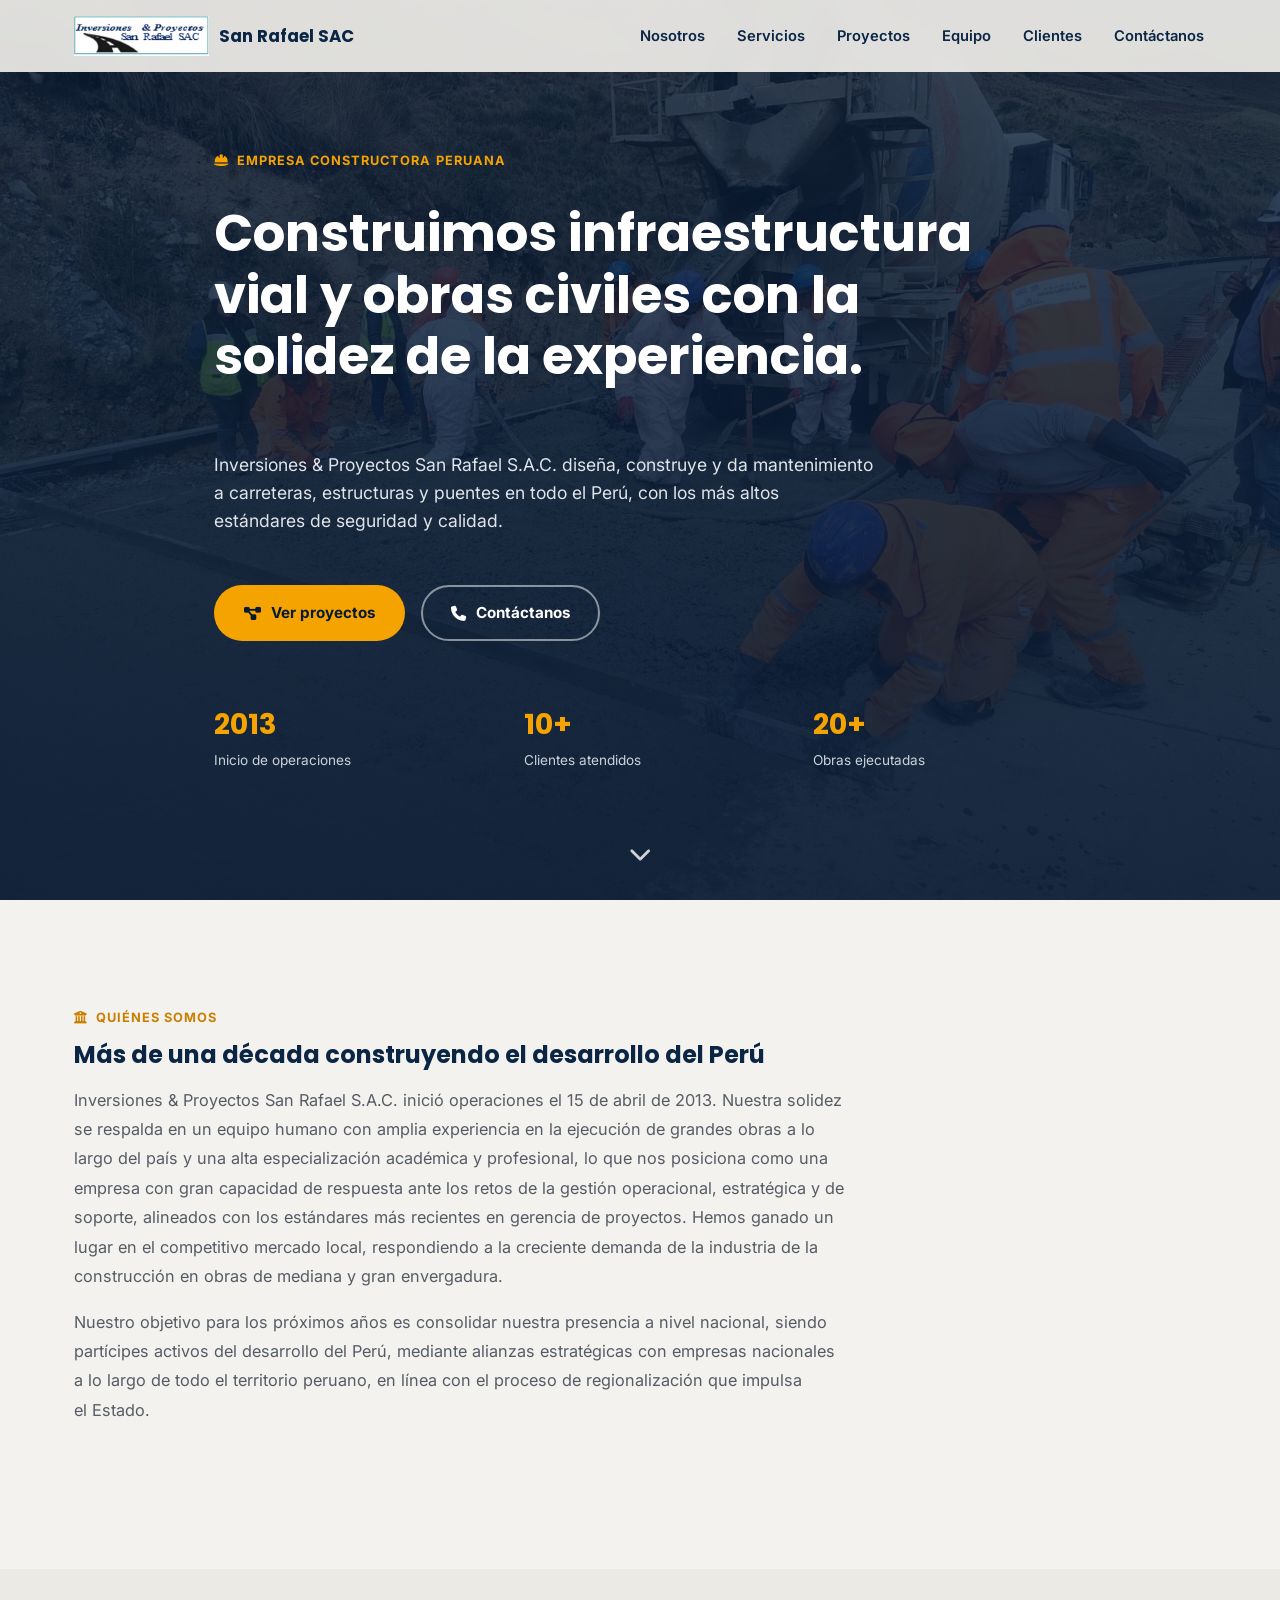
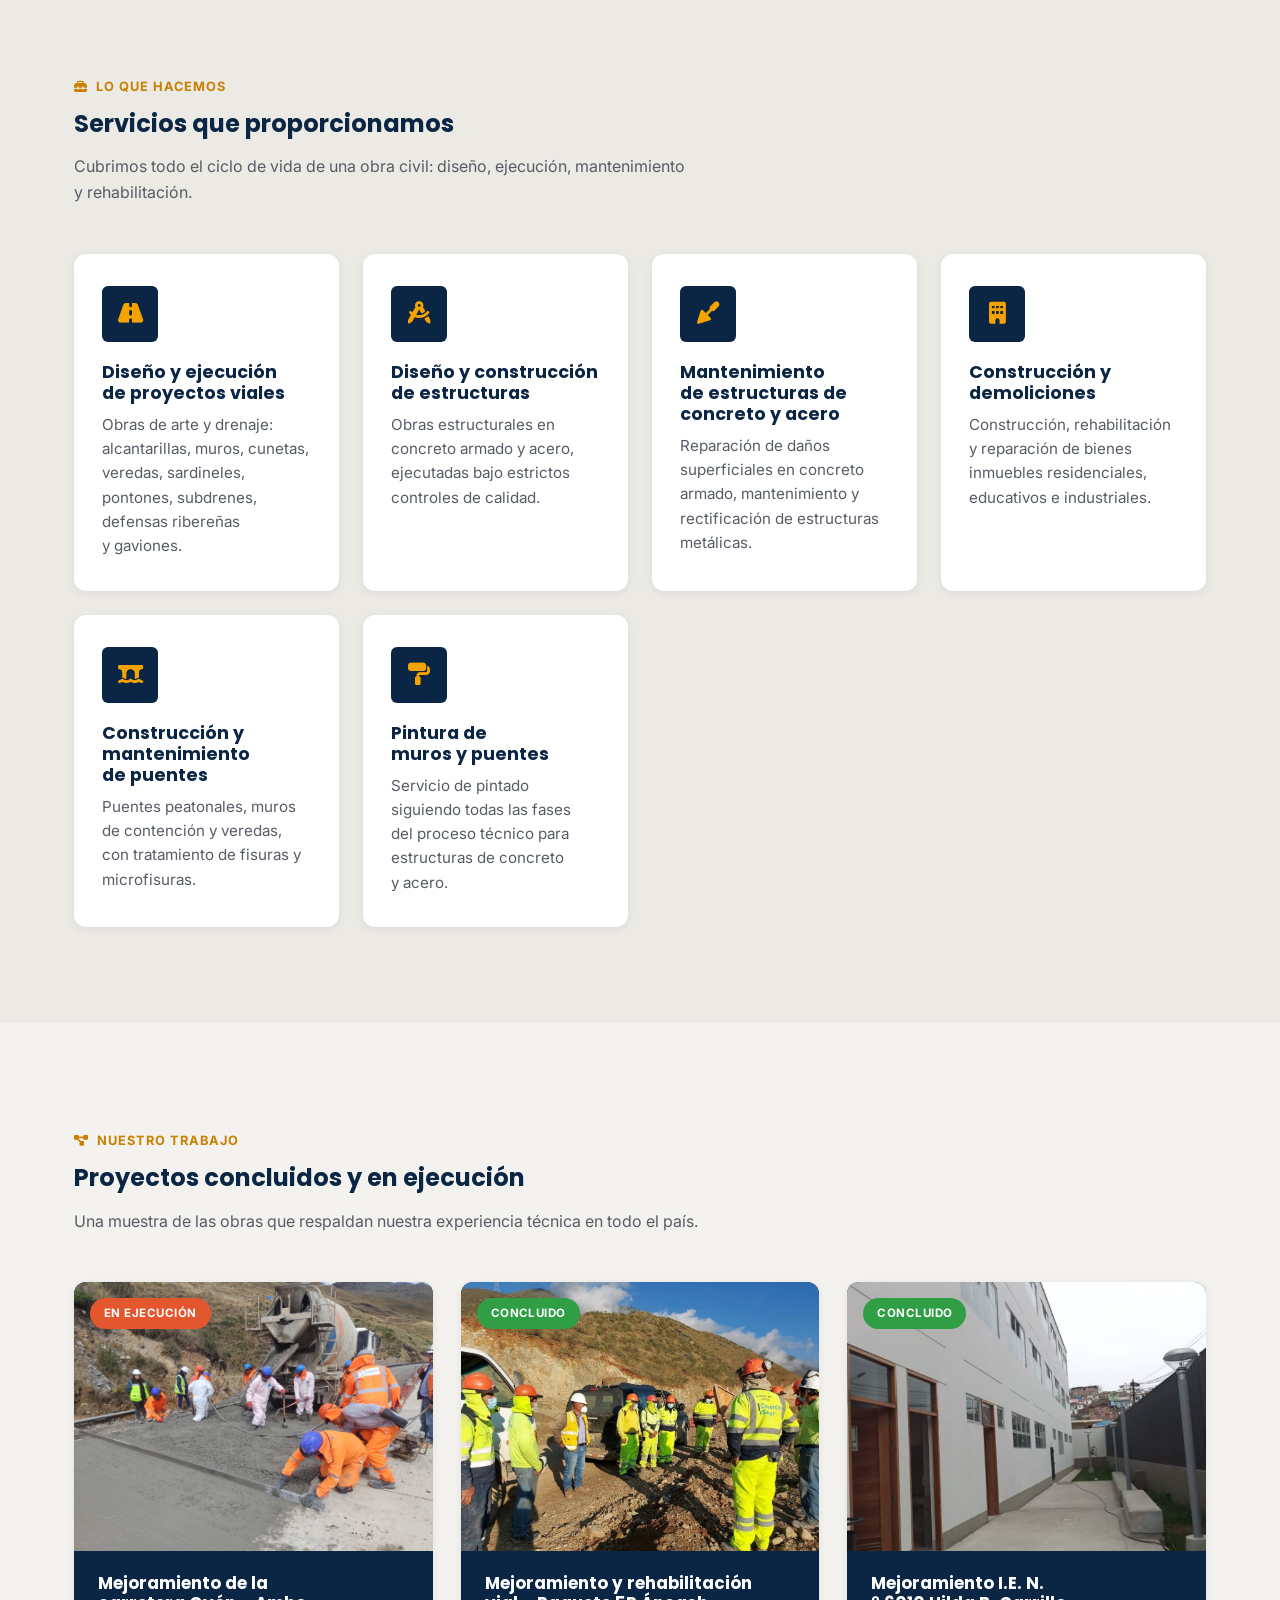
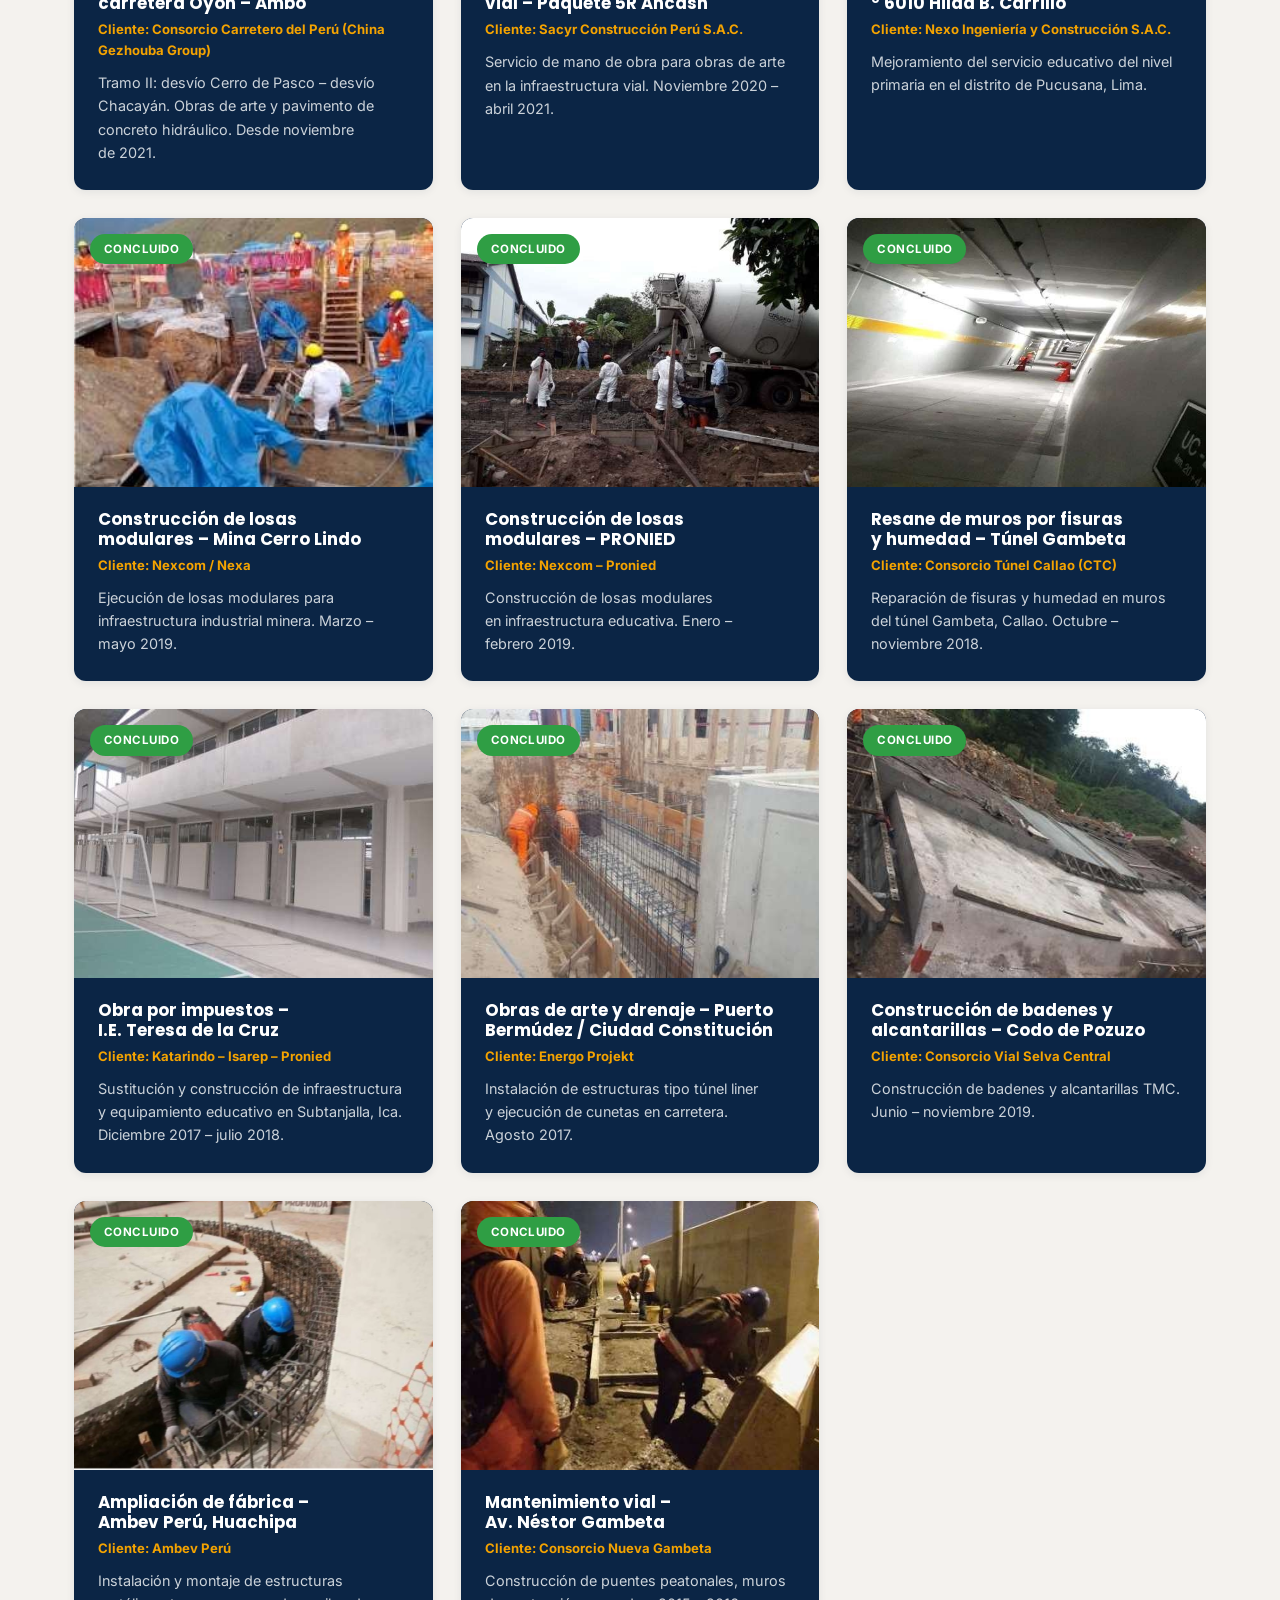
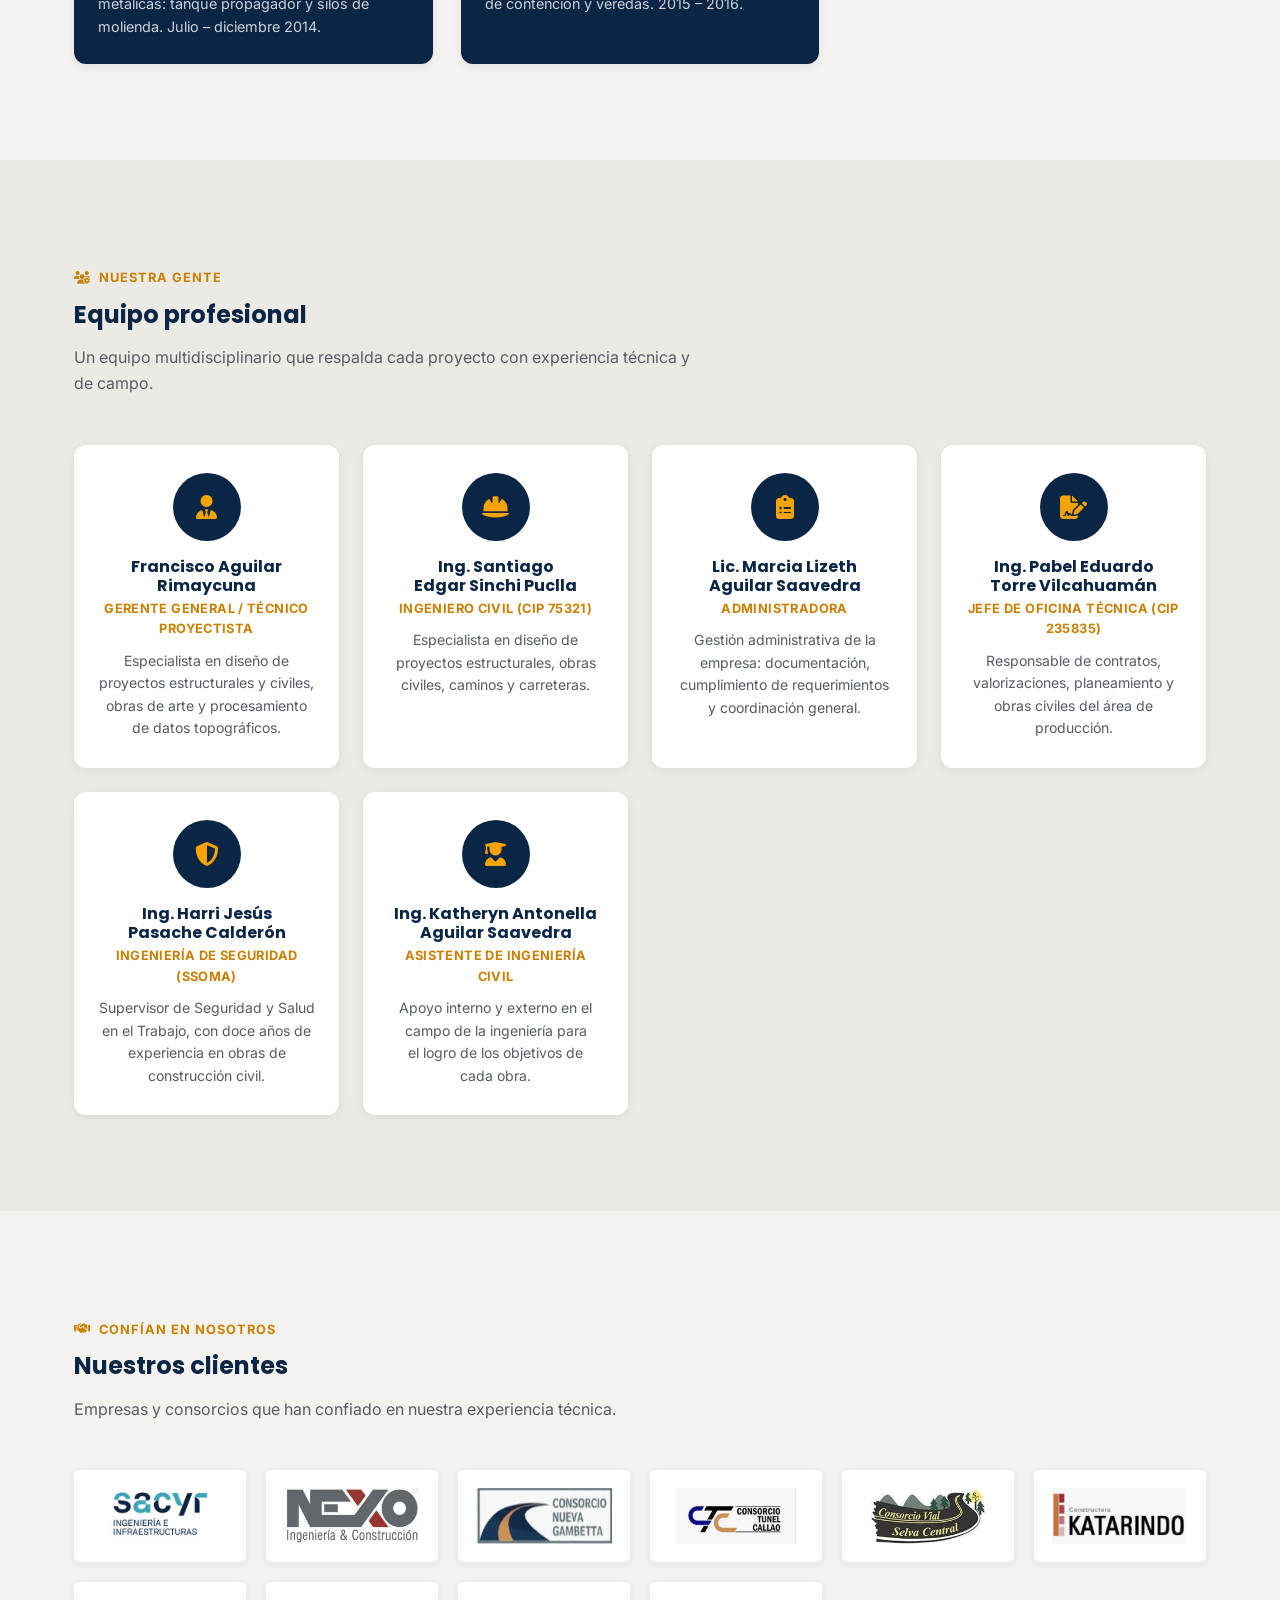
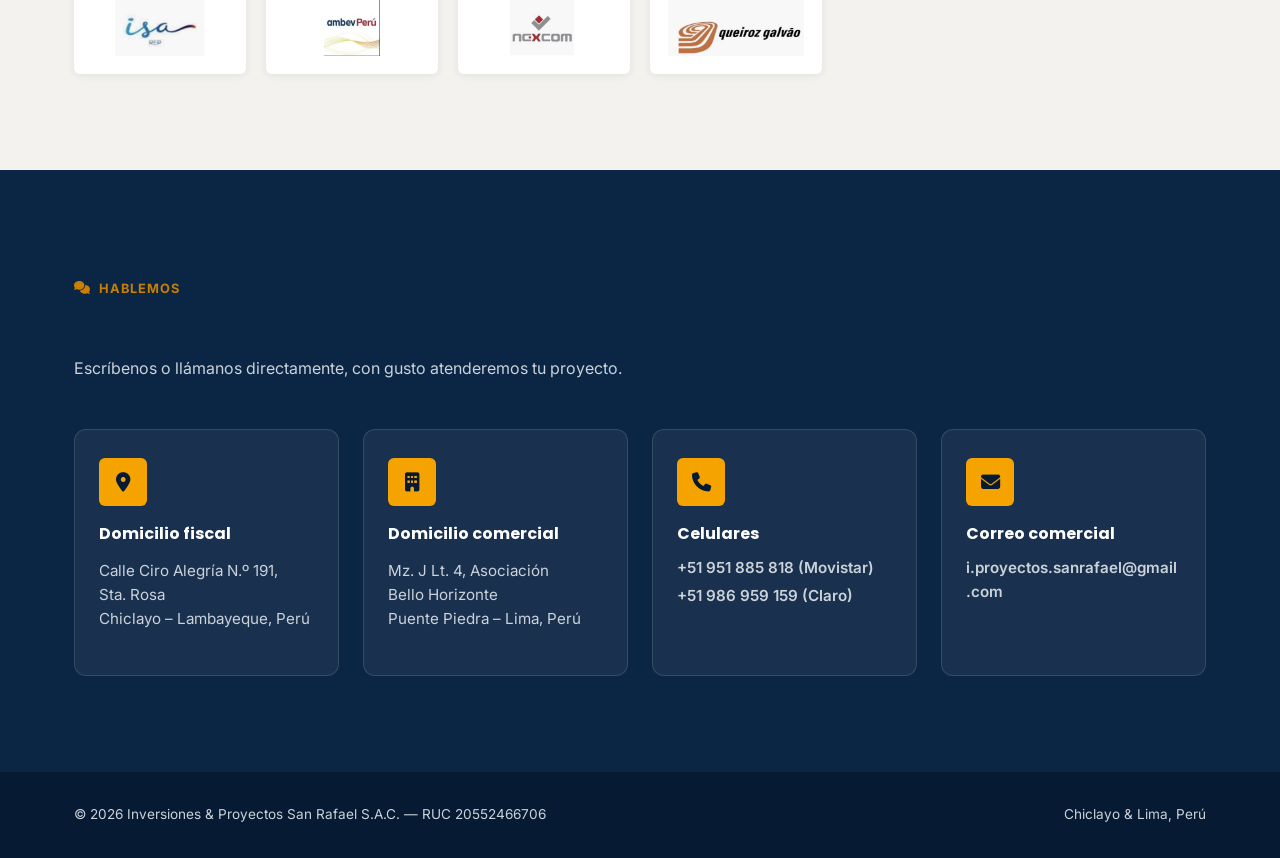
==== index.html @ e2440691 "Publica el sitio one-page de Inversiones & Proyectos San Rafael SAC Sitio estático (HTML/CSS/JS sin " ====
<!DOCTYPE html>
<html lang="es-PE">
<head>
  <meta charset="UTF-8" />
  <meta name="viewport" content="width=device-width, initial-scale=1.0" />
  <title>Inversiones &amp; Proyectos San Rafael SAC | Empresa Constructora en Perú</title>
  <meta name="description" content="Inversiones & Proyectos San Rafael S.A.C. — empresa constructora peruana especializada en obras viales, estructuras, puentes y mantenimiento. Conoce nuestros servicios, proyectos y equipo." />
  <meta name="robots" content="index, follow" />
  <link rel="canonical" href="https://www.iypsanrafael.com/" />

  <!-- Open Graph -->
  <meta property="og:type" content="website" />
  <meta property="og:site_name" content="Inversiones & Proyectos San Rafael SAC" />
  <meta property="og:title" content="Inversiones & Proyectos San Rafael SAC | Empresa Constructora en Perú" />
  <meta property="og:description" content="Empresa constructora peruana con más de 10 años de experiencia en obras viales, estructuras, puentes y mantenimiento civil." />
  <meta property="og:image" content="https://www.iypsanrafael.com/img/hero-carretera-oyon.jpg" />
  <meta property="og:locale" content="es_PE" />
  <meta name="twitter:card" content="summary_large_image" />

  <link rel="icon" href="img/logo-san-rafael.png" type="image/png" />

  <link rel="preconnect" href="https://fonts.googleapis.com" />
  <link rel="preconnect" href="https://fonts.gstatic.com" crossorigin />
  <link rel="preconnect" href="https://cdnjs.cloudflare.com" crossorigin />
  <link rel="preload" as="image" href="img/hero-carretera-oyon.jpg" />
  <link href="https://fonts.googleapis.com/css2?family=Inter:wght@400;500;600;700&family=Poppins:wght@600;700;800&display=swap" rel="stylesheet" />

  <!-- Font Awesome se carga sin bloquear el primer render -->
  <link rel="stylesheet" href="https://cdnjs.cloudflare.com/ajax/libs/font-awesome/6.5.2/css/all.min.css" integrity="sha512-SnH5WK+bZxgPHs44uWIX+LLJAJ9/2PkPKZ5QiAj6Ta86w+fsb2TkcmfRyVX3pBnMFcV7oQPJkl9QevSCWr3W6A==" crossorigin="anonymous" referrerpolicy="no-referrer" media="print" onload="this.media='all'" />
  <noscript><link rel="stylesheet" href="https://cdnjs.cloudflare.com/ajax/libs/font-awesome/6.5.2/css/all.min.css" integrity="sha512-SnH5WK+bZxgPHs44uWIX+LLJAJ9/2PkPKZ5QiAj6Ta86w+fsb2TkcmfRyVX3pBnMFcV7oQPJkl9QevSCWr3W6A==" crossorigin="anonymous" referrerpolicy="no-referrer" /></noscript>

  <link rel="stylesheet" href="css/styles.css" />
</head>
<body>

  <header class="site-header">
    <div class="container">
      <a href="#inicio" class="brand">
        <img src="img/logo-san-rafael.png" alt="Logo Inversiones & Proyectos San Rafael SAC" width="381" height="113" />
        <span>San Rafael SAC</span>
      </a>

      <button class="nav-toggle" aria-label="Abrir menú de navegación" aria-expanded="false">
        <i class="fa-solid fa-bars" aria-hidden="true"></i>
      </button>

      <nav class="main-nav" aria-label="Navegación principal">
        <ul>
          <li><a href="#nosotros">Nosotros</a></li>
          <li><a href="#servicios">Servicios</a></li>
          <li><a href="#proyectos">Proyectos</a></li>
          <li><a href="#equipo">Equipo</a></li>
          <li><a href="#clientes">Clientes</a></li>
          <li><a href="#contacto">Contáctanos</a></li>
        </ul>
      </nav>
    </div>
  </header>

  <main>

    <!-- ================= HERO ================= -->
    <section class="hero" id="inicio">
      <div class="container">
        <span class="eyebrow"><i class="fa-solid fa-helmet-safety" aria-hidden="true"></i> Empresa constructora peruana</span>
        <h1>Construimos infraestructura vial y obras civiles con la solidez de la experiencia.</h1>
        <p>Inversiones &amp; Proyectos San Rafael S.A.C. diseña, construye y da mantenimiento a carreteras, estructuras y puentes en todo el Perú, con los más altos estándares de seguridad y calidad.</p>
        <div class="hero-actions">
          <a href="#proyectos" class="btn btn-primary"><i class="fa-solid fa-diagram-project" aria-hidden="true"></i> Ver proyectos</a>
          <a href="#contacto" class="btn btn-ghost"><i class="fa-solid fa-phone" aria-hidden="true"></i> Contáctanos</a>
        </div>
        <div class="hero-stats">
          <div><strong>2013</strong><span>Inicio de operaciones</span></div>
          <div><strong>10+</strong><span>Clientes atendidos</span></div>
          <div><strong>20+</strong><span>Obras ejecutadas</span></div>
        </div>
      </div>
      <span class="scroll-cue"><i class="fa-solid fa-chevron-down" aria-hidden="true"></i></span>
    </section>

    <!-- ================= NOSOTROS ================= -->
    <section class="section" id="nosotros">
      <div class="container">
        <div class="section-head section-head--prose" data-reveal>
          <span class="eyebrow"><i class="fa-solid fa-building-columns" aria-hidden="true"></i> Quiénes somos</span>
          <h2>Más de una década construyendo el desarrollo del Perú</h2>
          <p>Inversiones &amp; Proyectos San Rafael S.A.C. inició operaciones el 15 de abril de 2013. Nuestra solidez se respalda en un equipo humano con amplia experiencia en la ejecución de grandes obras a lo largo del país y una alta especialización académica y profesional, lo que nos posiciona como una empresa con gran capacidad de respuesta ante los retos de la gestión operacional, estratégica y de soporte, alineados con los estándares más recientes en gerencia de proyectos. Hemos ganado un lugar en el competitivo mercado local, respondiendo a la creciente demanda de la industria de la construcción en obras de mediana y gran envergadura.</p>
          <p>Nuestro objetivo para los próximos años es consolidar nuestra presencia a nivel nacional, siendo partícipes activos del desarrollo del Perú, mediante alianzas estratégicas con empresas nacionales a lo largo de todo el territorio peruano, en línea con el proceso de regionalización que impulsa el Estado.</p>
        </div>
      </div>
    </section>

    <!-- ================= SERVICIOS ================= -->
    <section class="section section-alt" id="servicios">
      <div class="container">
        <div class="section-head" data-reveal>
          <span class="eyebrow"><i class="fa-solid fa-toolbox" aria-hidden="true"></i> Lo que hacemos</span>
          <h2>Servicios que proporcionamos</h2>
          <p>Cubrimos todo el ciclo de vida de una obra civil: diseño, ejecución, mantenimiento y rehabilitación.</p>
        </div>

        <div class="services-grid" data-reveal-stagger>
          <article class="service-card">
            <div class="service-icon"><i class="fa-solid fa-road" aria-hidden="true"></i></div>
            <h3>Diseño y ejecución de proyectos viales</h3>
            <p>Obras de arte y drenaje: alcantarillas, muros, cunetas, veredas, sardineles, pontones, subdrenes, defensas ribereñas y gaviones.</p>
          </article>

          <article class="service-card">
            <div class="service-icon"><i class="fa-solid fa-drafting-compass" aria-hidden="true"></i></div>
            <h3>Diseño y construcción de estructuras</h3>
            <p>Obras estructurales en concreto armado y acero, ejecutadas bajo estrictos controles de calidad.</p>
          </article>

          <article class="service-card">
            <div class="service-icon"><i class="fa-solid fa-trowel" aria-hidden="true"></i></div>
            <h3>Mantenimiento de estructuras de concreto y acero</h3>
            <p>Reparación de daños superficiales en concreto armado, mantenimiento y rectificación de estructuras metálicas.</p>
          </article>

          <article class="service-card">
            <div class="service-icon"><i class="fa-solid fa-building" aria-hidden="true"></i></div>
            <h3>Construcción y demoliciones</h3>
            <p>Construcción, rehabilitación y reparación de bienes inmuebles residenciales, educativos e industriales.</p>
          </article>

          <article class="service-card">
            <div class="service-icon"><i class="fa-solid fa-bridge-water" aria-hidden="true"></i></div>
            <h3>Construcción y mantenimiento de puentes</h3>
            <p>Puentes peatonales, muros de contención y veredas, con tratamiento de fisuras y microfisuras.</p>
          </article>

          <article class="service-card">
            <div class="service-icon"><i class="fa-solid fa-paint-roller" aria-hidden="true"></i></div>
            <h3>Pintura de muros y puentes</h3>
            <p>Servicio de pintado siguiendo todas las fases del proceso técnico para estructuras de concreto y acero.</p>
          </article>
        </div>
      </div>
    </section>

    <!-- ================= PROYECTOS ================= -->
    <section class="section" id="proyectos">
      <div class="container">
        <div class="section-head" data-reveal>
          <span class="eyebrow"><i class="fa-solid fa-diagram-project" aria-hidden="true"></i> Nuestro trabajo</span>
          <h2>Proyectos concluidos y en ejecución</h2>
          <p>Una muestra de las obras que respaldan nuestra experiencia técnica en todo el país.</p>
        </div>

        <div class="projects-grid" data-reveal-stagger>

          <article class="project-card">
            <span class="project-status ongoing">En ejecución</span>
            <div class="project-media">
              <img src="img/proyectos/oyon-ambo.jpg" alt="Vaciado de concreto en la carretera Oyón - Ambo" width="800" height="600" loading="lazy" />
            </div>
            <div class="project-body">
              <h3>Mejoramiento de la carretera Oyón – Ambo</h3>
              <span class="project-client">Cliente: Consorcio Carretero del Perú (China Gezhouba Group)</span>
              <p>Tramo II: desvío Cerro de Pasco – desvío Chacayán. Obras de arte y pavimento de concreto hidráulico. Desde noviembre de 2021.</p>
            </div>
          </article>

          <article class="project-card">
            <span class="project-status done">Concluido</span>
            <div class="project-media">
              <img src="img/proyectos/5r-ancash.jpg" alt="Cuadrilla de trabajo en la carretera 5R Áncash" width="800" height="600" loading="lazy" />
            </div>
            <div class="project-body">
              <h3>Mejoramiento y rehabilitación vial – Paquete 5R Áncash</h3>
              <span class="project-client">Cliente: Sacyr Construcción Perú S.A.C.</span>
              <p>Servicio de mano de obra para obras de arte en la infraestructura vial. Noviembre 2020 – abril 2021.</p>
            </div>
          </article>

          <article class="project-card">
            <span class="project-status done">Concluido</span>
            <div class="project-media">
              <img src="img/proyectos/pucusana-ie6010.jpg" alt="Fachada de la I.E. N°6010 Hilda B. Carrillo en Pucusana" width="800" height="600" loading="lazy" />
            </div>
            <div class="project-body">
              <h3>Mejoramiento I.E. N.° 6010 Hilda B. Carrillo</h3>
              <span class="project-client">Cliente: Nexo Ingeniería y Construcción S.A.C.</span>
              <p>Mejoramiento del servicio educativo del nivel primaria en el distrito de Pucusana, Lima.</p>
            </div>
          </article>

          <article class="project-card">
            <span class="project-status done">Concluido</span>
            <div class="project-media">
              <img src="img/proyectos/cerro-lindo-losas.jpg" alt="Construcción de losas modulares en Mina Cerro Lindo" width="800" height="600" loading="lazy" />
            </div>
            <div class="project-body">
              <h3>Construcción de losas modulares – Mina Cerro Lindo</h3>
              <span class="project-client">Cliente: Nexcom / Nexa</span>
              <p>Ejecución de losas modulares para infraestructura industrial minera. Marzo – mayo 2019.</p>
            </div>
          </article>

          <article class="project-card">
            <span class="project-status done">Concluido</span>
            <div class="project-media">
              <img src="img/proyectos/pronied-losas.jpg" alt="Construcción de losas modulares para Pronied" width="800" height="600" loading="lazy" />
            </div>
            <div class="project-body">
              <h3>Construcción de losas modulares – PRONIED</h3>
              <span class="project-client">Cliente: Nexcom – Pronied</span>
              <p>Construcción de losas modulares en infraestructura educativa. Enero – febrero 2019.</p>
            </div>
          </article>

          <article class="project-card">
            <span class="project-status done">Concluido</span>
            <div class="project-media">
              <img src="img/proyectos/tunel-gambeta-resane.jpg" alt="Interior del túnel Gambeta durante trabajos de resane" width="800" height="600" loading="lazy" />
            </div>
            <div class="project-body">
              <h3>Resane de muros por fisuras y humedad – Túnel Gambeta</h3>
              <span class="project-client">Cliente: Consorcio Túnel Callao (CTC)</span>
              <p>Reparación de fisuras y humedad en muros del túnel Gambeta, Callao. Octubre – noviembre 2018.</p>
            </div>
          </article>

          <article class="project-card">
            <span class="project-status done">Concluido</span>
            <div class="project-media">
              <img src="img/proyectos/teresa-de-la-cruz-ica.jpg" alt="Patio interior de la I.E. Teresa de la Cruz en Subtanjalla, Ica" width="800" height="600" loading="lazy" />
            </div>
            <div class="project-body">
              <h3>Obra por impuestos – I.E. Teresa de la Cruz</h3>
              <span class="project-client">Cliente: Katarindo – Isarep – Pronied</span>
              <p>Sustitución y construcción de infraestructura y equipamiento educativo en Subtanjalla, Ica. Diciembre 2017 – julio 2018.</p>
            </div>
          </article>

          <article class="project-card">
            <span class="project-status done">Concluido</span>
            <div class="project-media">
              <img src="img/proyectos/puerto-bermudez.jpg" alt="Obra de arte en la carretera Puerto Bermúdez - Ciudad Constitución" width="800" height="600" loading="lazy" />
            </div>
            <div class="project-body">
              <h3>Obras de arte y drenaje – Puerto Bermúdez / Ciudad Constitución</h3>
              <span class="project-client">Cliente: Energo Projekt</span>
              <p>Instalación de estructuras tipo túnel liner y ejecución de cunetas en carretera. Agosto 2017.</p>
            </div>
          </article>

          <article class="project-card">
            <span class="project-status done">Concluido</span>
            <div class="project-media">
              <img src="img/proyectos/codo-pozuzo-badenes.jpg" alt="Construcción de badenes en Codo de Pozuzo" width="800" height="600" loading="lazy" />
            </div>
            <div class="project-body">
              <h3>Construcción de badenes y alcantarillas – Codo de Pozuzo</h3>
              <span class="project-client">Cliente: Consorcio Vial Selva Central</span>
              <p>Construcción de badenes y alcantarillas TMC. Junio – noviembre 2019.</p>
            </div>
          </article>

          <article class="project-card">
            <span class="project-status done">Concluido</span>
            <div class="project-media">
              <img src="img/proyectos/ambev-huachipa.jpg" alt="Estructura circular de concreto en la ampliación de fábrica Ambev Huachipa" width="800" height="600" loading="lazy" />
            </div>
            <div class="project-body">
              <h3>Ampliación de fábrica – Ambev Perú, Huachipa</h3>
              <span class="project-client">Cliente: Ambev Perú</span>
              <p>Instalación y montaje de estructuras metálicas: tanque propagador y silos de molienda. Julio – diciembre 2014.</p>
            </div>
          </article>

          <article class="project-card">
            <span class="project-status done">Concluido</span>
            <div class="project-media">
              <img src="img/proyectos/nestor-gambeta-callao.jpg" alt="Trabajos nocturnos en la avenida Néstor Gambeta, Callao" width="800" height="600" loading="lazy" />
            </div>
            <div class="project-body">
              <h3>Mantenimiento vial – Av. Néstor Gambeta</h3>
              <span class="project-client">Cliente: Consorcio Nueva Gambeta</span>
              <p>Construcción de puentes peatonales, muros de contención y veredas. 2015 – 2016.</p>
            </div>
          </article>

        </div>
      </div>
    </section>

    <!-- ================= EQUIPO ================= -->
    <section class="section section-alt" id="equipo">
      <div class="container">
        <div class="section-head" data-reveal>
          <span class="eyebrow"><i class="fa-solid fa-users-gear" aria-hidden="true"></i> Nuestra gente</span>
          <h2>Equipo profesional</h2>
          <p>Un equipo multidisciplinario que respalda cada proyecto con experiencia técnica y de campo.</p>
        </div>

        <div class="team-grid" data-reveal-stagger>
          <article class="team-card">
            <div class="team-avatar"><i class="fa-solid fa-user-tie" aria-hidden="true"></i></div>
            <h3>Francisco Aguilar Rimaycuna</h3>
            <span class="team-role">Gerente General / Técnico Proyectista</span>
            <p>Especialista en diseño de proyectos estructurales y civiles, obras de arte y procesamiento de datos topográficos.</p>
          </article>

          <article class="team-card">
            <div class="team-avatar"><i class="fa-solid fa-helmet-safety" aria-hidden="true"></i></div>
            <h3>Ing. Santiago Edgar Sinchi Puclla</h3>
            <span class="team-role">Ingeniero Civil (CIP 75321)</span>
            <p>Especialista en diseño de proyectos estructurales, obras civiles, caminos y carreteras.</p>
          </article>

          <article class="team-card">
            <div class="team-avatar"><i class="fa-solid fa-clipboard-list" aria-hidden="true"></i></div>
            <h3>Lic. Marcia Lizeth Aguilar Saavedra</h3>
            <span class="team-role">Administradora</span>
            <p>Gestión administrativa de la empresa: documentación, cumplimiento de requerimientos y coordinación general.</p>
          </article>

          <article class="team-card">
            <div class="team-avatar"><i class="fa-solid fa-file-signature" aria-hidden="true"></i></div>
            <h3>Ing. Pabel Eduardo Torre Vilcahuamán</h3>
            <span class="team-role">Jefe de Oficina Técnica (CIP 235835)</span>
            <p>Responsable de contratos, valorizaciones, planeamiento y obras civiles del área de producción.</p>
          </article>

          <article class="team-card">
            <div class="team-avatar"><i class="fa-solid fa-shield-halved" aria-hidden="true"></i></div>
            <h3>Ing. Harri Jesús Pasache Calderón</h3>
            <span class="team-role">Ingeniería de Seguridad (SSOMA)</span>
            <p>Supervisor de Seguridad y Salud en el Trabajo, con doce años de experiencia en obras de construcción civil.</p>
          </article>

          <article class="team-card">
            <div class="team-avatar"><i class="fa-solid fa-user-graduate" aria-hidden="true"></i></div>
            <h3>Ing. Katheryn Antonella Aguilar Saavedra</h3>
            <span class="team-role">Asistente de Ingeniería Civil</span>
            <p>Apoyo interno y externo en el campo de la ingeniería para el logro de los objetivos de cada obra.</p>
          </article>
        </div>
      </div>
    </section>

    <!-- ================= CLIENTES ================= -->
    <section class="section" id="clientes">
      <div class="container">
        <div class="section-head" data-reveal>
          <span class="eyebrow"><i class="fa-solid fa-handshake" aria-hidden="true"></i> Confían en nosotros</span>
          <h2>Nuestros clientes</h2>
          <p>Empresas y consorcios que han confiado en nuestra experiencia técnica.</p>
        </div>

        <div class="clients-grid" data-reveal-stagger>
          <div class="client-logo"><img src="img/clientes/sacyr.png" alt="Sacyr Ingeniería e Infraestructuras" width="241" height="136" loading="lazy" /></div>
          <div class="client-logo"><img src="img/clientes/nexo.jpg" alt="Nexo Ingeniería & Construcción" width="269" height="104" loading="lazy" /></div>
          <div class="client-logo"><img src="img/clientes/consorcio-nueva-gambetta.jpg" alt="Consorcio Nueva Gambetta" width="232" height="73" loading="lazy" /></div>
          <div class="client-logo"><img src="img/clientes/consorcio-tunel-callao.jpg" alt="Consorcio Túnel Callao" width="417" height="194" loading="lazy" /></div>
          <div class="client-logo"><img src="img/clientes/consorcio-selva-central.jpg" alt="Consorcio Vial Selva Central" width="194" height="96" loading="lazy" /></div>
          <div class="client-logo"><img src="img/clientes/katarindo.jpg" alt="Constructora Katarindo" width="350" height="135" loading="lazy" /></div>
          <div class="client-logo"><img src="img/clientes/isarep.jpg" alt="ISA REP" width="220" height="138" loading="lazy" /></div>
          <div class="client-logo"><img src="img/clientes/ambev.jpg" alt="Ambev Perú" width="190" height="187" loading="lazy" /></div>
          <div class="client-logo"><img src="img/clientes/nexcom.jpg" alt="Nexcom" width="236" height="194" loading="lazy" /></div>
          <div class="client-logo"><img src="img/clientes/queiroz-galvao.jpg" alt="Queiroz Galvão" width="416" height="171" loading="lazy" /></div>
        </div>
      </div>
    </section>

    <!-- ================= CONTACTO ================= -->
    <section class="section contact-section" id="contacto">
      <div class="container">
        <div class="section-head" data-reveal>
          <span class="eyebrow"><i class="fa-solid fa-comments" aria-hidden="true"></i> Hablemos</span>
          <h2>Contáctanos</h2>
          <p>Escríbenos o llámanos directamente, con gusto atenderemos tu proyecto.</p>
        </div>

        <div class="contact-grid" data-reveal-stagger>
          <div class="contact-card">
            <div class="contact-icon"><i class="fa-solid fa-location-dot" aria-hidden="true"></i></div>
            <h3>Domicilio fiscal</h3>
            <p>Calle Ciro Alegría N.º 191, Sta. Rosa<br />Chiclayo – Lambayeque, Perú</p>
          </div>

          <div class="contact-card">
            <div class="contact-icon"><i class="fa-solid fa-building" aria-hidden="true"></i></div>
            <h3>Domicilio comercial</h3>
            <p>Mz. J Lt. 4, Asociación Bello Horizonte<br />Puente Piedra – Lima, Perú</p>
          </div>

          <div class="contact-card">
            <div class="contact-icon"><i class="fa-solid fa-phone" aria-hidden="true"></i></div>
            <h3>Celulares</h3>
            <a href="tel:+51951885818">+51 951 885 818 (Movistar)</a><br />
            <a href="tel:+51986959159">+51 986 959 159 (Claro)</a>
          </div>

          <div class="contact-card">
            <div class="contact-icon"><i class="fa-solid fa-envelope" aria-hidden="true"></i></div>
            <h3>Correo comercial</h3>
            <a href="mailto:i.proyectos.sanrafael@gmail.com">i.proyectos.sanrafael@gmail.com</a>
          </div>
        </div>
      </div>
    </section>

  </main>

  <footer class="site-footer">
    <div class="container">
      <span>&copy; <span id="current-year">2026</span> Inversiones &amp; Proyectos San Rafael S.A.C. — RUC 20552466706</span>
      <span>Chiclayo &amp; Lima, Perú</span>
    </div>
  </footer>

  <script src="js/main.js"></script>
</body>
</html>
---- css/styles.css ----
/* ============================================================
   INVERSIONES & PROYECTOS SAN RAFAEL S.A.C. — hoja de estilos
   ============================================================ */

:root {
  /* Paleta "constructora" */
  --color-bg: #f4f2ee;
  --color-surface: #ffffff;
  --color-surface-alt: #eceae4;
  --color-text: #23262b;
  --color-text-soft: #565c66;
  --color-navy: #0b2545;
  --color-navy-dark: #071a33;
  --color-concrete: #8d99a6;
  --color-concrete-light: #cbd2d9;
  --color-accent: #f4a300;
  --color-accent-dark: #c97f00;
  --color-status-ongoing: #e4572e;
  --color-status-done: #2f9e44;
  --color-border: #dcd8d0;

  --font-heading: "Poppins", "Segoe UI", system-ui, sans-serif;
  --font-body: "Inter", "Segoe UI", system-ui, sans-serif;

  --radius-sm: 6px;
  --radius-md: 12px;
  --radius-lg: 20px;

  --shadow-sm: 0 2px 8px rgba(11, 37, 69, 0.08);
  --shadow-md: 0 8px 24px rgba(11, 37, 69, 0.12);
  --shadow-lg: 0 16px 40px rgba(11, 37, 69, 0.18);

  --transition-base: 220ms ease;
  --header-height: 72px;
}

/* ---------- Reset ---------- */
*,
*::before,
*::after {
  box-sizing: border-box;
}

html {
  scroll-behavior: smooth;
  scroll-padding-top: calc(var(--header-height) + 24px);
}

body {
  margin: 0;
  background: var(--color-bg);
  color: var(--color-text);
  font-family: var(--font-body);
  line-height: 1.6;
  -webkit-font-smoothing: antialiased;
}

img {
  max-width: 100%;
  display: block;
}

a {
  color: inherit;
  text-decoration: none;
}

ul {
  list-style: none;
  margin: 0;
  padding: 0;
}

h1, h2, h3, h4 {
  font-family: var(--font-heading);
  color: var(--color-navy);
  margin: 0 0 0.5em;
  line-height: 1.2;
  text-wrap: balance;
}

p {
  text-wrap: pretty;
}

.container {
  width: 100%;
  max-width: 1180px;
  margin-inline: auto;
  padding-inline: 24px;
}

.section {
  padding: 104px 0 96px;
}

.section-alt {
  background: var(--color-surface-alt);
}

.eyebrow {
  display: inline-flex;
  align-items: center;
  gap: 8px;
  font-size: 0.8rem;
  font-weight: 700;
  letter-spacing: 0.08em;
  text-transform: uppercase;
  color: var(--color-accent-dark);
  margin-bottom: 12px;
}

.section-head {
  max-width: 640px;
  margin-bottom: 48px;
}

.section-head p {
  color: var(--color-text-soft);
}

.section-head--prose {
  max-width: 780px;
}

.section-head--prose p {
  font-size: 1.02rem;
  line-height: 1.8;
}

/* ---------- Header / Nav ---------- */
.site-header {
  position: fixed;
  inset-inline: 0;
  top: 0;
  height: var(--header-height);
  display: flex;
  align-items: center;
  background: rgba(244, 242, 238, 0.9);
  backdrop-filter: blur(8px);
  z-index: 100;
  transition: box-shadow var(--transition-base), background var(--transition-base);
}

.site-header.is-scrolled {
  background: rgba(255, 255, 255, 0.96);
  box-shadow: var(--shadow-sm);
}

.site-header .container {
  display: flex;
  align-items: center;
  justify-content: space-between;
  gap: 24px;
}

.brand {
  display: flex;
  align-items: center;
  gap: 10px;
  font-family: var(--font-heading);
  font-weight: 700;
  color: var(--color-navy);
  font-size: 1.05rem;
}

.brand img {
  height: 40px;
  width: auto;
}

.nav-toggle {
  display: none;
  background: none;
  border: none;
  font-size: 1.5rem;
  color: var(--color-navy);
  cursor: pointer;
  padding: 8px;
}

.main-nav ul {
  display: flex;
  gap: 28px;
}

.main-nav a {
  font-weight: 600;
  font-size: 0.92rem;
  color: var(--color-navy);
  position: relative;
  padding: 6px 2px;
  transition: color var(--transition-base);
}

.main-nav a::after {
  content: "";
  position: absolute;
  left: 0;
  bottom: 0;
  width: 0%;
  height: 2px;
  background: var(--color-accent);
  transition: width var(--transition-base);
}

.main-nav a:hover,
.main-nav a:focus-visible {
  color: var(--color-accent-dark);
}

.main-nav a:hover::after,
.main-nav a:focus-visible::after {
  width: 100%;
}


/* ---------- Hero ---------- */
.hero {
  position: relative;
  min-height: 100vh;
  display: flex;
  align-items: center;
  padding-top: var(--header-height);
  color: #fff;
  overflow: hidden;
}

.hero::before {
  content: "";
  position: absolute;
  inset: 0;
  background-image: linear-gradient(180deg, rgba(7, 26, 51, 0.78), rgba(7, 26, 51, 0.92)), url("../img/hero-carretera-oyon.jpg");
  background-size: cover;
  background-position: center;
  z-index: -1;
}

.hero .container {
  display: grid;
  gap: 20px;
  max-width: 900px;
  padding-block: 56px 104px;
}

.hero .eyebrow {
  color: var(--color-accent);
}

.hero h1 {
  color: #fff;
  font-size: clamp(2rem, 5vw, 3.2rem);
}

.hero p {
  font-size: 1.1rem;
  color: #dfe4ea;
  max-width: 60ch;
}

.hero-actions {
  display: flex;
  flex-wrap: wrap;
  gap: 16px;
  margin-top: 12px;
}

.hero-stats {
  display: grid;
  grid-template-columns: repeat(3, auto);
  gap: 32px;
  margin-top: 40px;
}

.hero-stats strong {
  display: block;
  font-family: var(--font-heading);
  font-size: 1.8rem;
  color: var(--color-accent);
}

.hero-stats span {
  font-size: 0.85rem;
  color: var(--color-concrete-light);
}

.scroll-cue {
  position: absolute;
  bottom: 28px;
  left: 50%;
  transform: translateX(-50%);
  color: #fff;
  opacity: 0.8;
  font-size: 1.4rem;
  animation: bounce 2.2s infinite;
  pointer-events: none;
}

@keyframes bounce {
  0%, 100% { transform: translate(-50%, 0); }
  50% { transform: translate(-50%, 10px); }
}

/* ---------- Buttons ---------- */
.btn {
  display: inline-flex;
  align-items: center;
  gap: 10px;
  padding: 14px 28px;
  border-radius: 999px;
  font-weight: 700;
  font-size: 0.95rem;
  transition: transform var(--transition-base), box-shadow var(--transition-base), background var(--transition-base), color var(--transition-base);
  cursor: pointer;
  border: 2px solid transparent;
}

.btn-primary {
  background: var(--color-accent);
  color: var(--color-navy-dark);
}

.btn-primary:hover,
.btn-primary:focus-visible {
  background: var(--color-accent-dark);
  transform: translateY(-2px);
  box-shadow: var(--shadow-md);
}

.btn-ghost {
  border-color: rgba(255, 255, 255, 0.5);
  color: #fff;
}

.btn-ghost:hover,
.btn-ghost:focus-visible {
  border-color: #fff;
  background: rgba(255, 255, 255, 0.1);
  transform: translateY(-2px);
}

/* ---------- Servicios ---------- */
.services-grid {
  display: grid;
  grid-template-columns: repeat(auto-fit, minmax(260px, 1fr));
  gap: 24px;
}

.service-card {
  background: var(--color-surface);
  border-radius: var(--radius-md);
  padding: 32px 28px;
  box-shadow: var(--shadow-sm);
  transition: transform var(--transition-base), box-shadow var(--transition-base);
}

.service-card:hover {
  transform: translateY(-6px);
  box-shadow: var(--shadow-md);
}

.service-icon {
  width: 56px;
  height: 56px;
  border-radius: var(--radius-sm);
  background: var(--color-navy);
  color: var(--color-accent);
  display: grid;
  place-items: center;
  font-size: 1.4rem;
  margin-bottom: 20px;
}

.service-card h3 {
  font-size: 1.1rem;
}

.service-card p {
  color: var(--color-text-soft);
  font-size: 0.95rem;
  margin: 0;
}

/* ---------- Proyectos ---------- */
.projects-grid {
  display: grid;
  grid-template-columns: repeat(auto-fit, minmax(300px, 1fr));
  gap: 28px;
}

.project-card {
  position: relative;
  border-radius: var(--radius-md);
  overflow: hidden;
  background: var(--color-navy);
  box-shadow: var(--shadow-sm);
  transition: transform var(--transition-base), box-shadow var(--transition-base);
}

.project-card:hover {
  transform: translateY(-6px);
  box-shadow: var(--shadow-lg);
}

.project-media {
  aspect-ratio: 4 / 3;
  overflow: hidden;
}

.project-media img {
  width: 100%;
  height: 100%;
  object-fit: cover;
  transition: transform 600ms ease;
}

.project-card:hover .project-media img {
  transform: scale(1.08);
}

.project-status {
  position: absolute;
  top: 16px;
  left: 16px;
  padding: 6px 14px;
  border-radius: 999px;
  font-size: 0.72rem;
  font-weight: 700;
  text-transform: uppercase;
  letter-spacing: 0.04em;
  color: #fff;
  z-index: 2;
}

.project-status.ongoing {
  background: var(--color-status-ongoing);
}

.project-status.done {
  background: var(--color-status-done);
}

.project-body {
  padding: 22px 24px 26px;
  color: #fff;
}

.project-body h3 {
  color: #fff;
  font-size: 1.05rem;
  margin-bottom: 6px;
}

.project-client {
  display: block;
  color: var(--color-accent);
  font-size: 0.82rem;
  font-weight: 700;
  margin-bottom: 10px;
}

.project-body p {
  color: var(--color-concrete-light);
  font-size: 0.9rem;
  margin: 0;
}

/* ---------- Equipo ---------- */
.team-grid {
  display: grid;
  grid-template-columns: repeat(auto-fit, minmax(240px, 1fr));
  gap: 24px;
}

.team-card {
  background: var(--color-surface);
  border-radius: var(--radius-md);
  padding: 28px 24px;
  text-align: center;
  box-shadow: var(--shadow-sm);
  transition: transform var(--transition-base), box-shadow var(--transition-base);
}

.team-card:hover {
  transform: translateY(-6px);
  box-shadow: var(--shadow-md);
}

.team-avatar {
  width: 68px;
  height: 68px;
  margin: 0 auto 16px;
  border-radius: 50%;
  background: var(--color-navy);
  color: var(--color-accent);
  display: grid;
  place-items: center;
  font-size: 1.5rem;
}

.team-card h3 {
  font-size: 1rem;
  margin-bottom: 4px;
}

.team-role {
  display: block;
  color: var(--color-accent-dark);
  font-weight: 700;
  font-size: 0.8rem;
  text-transform: uppercase;
  letter-spacing: 0.03em;
  margin-bottom: 10px;
}

.team-card p {
  color: var(--color-text-soft);
  font-size: 0.88rem;
  margin: 0;
}

/* ---------- Clientes ---------- */
.clients-grid {
  display: grid;
  grid-template-columns: repeat(auto-fit, minmax(150px, 1fr));
  gap: 20px;
  align-items: center;
}

.client-logo {
  background: var(--color-surface);
  border-radius: var(--radius-sm);
  padding: 18px;
  display: grid;
  place-items: center;
  box-shadow: var(--shadow-sm);
  transition: transform var(--transition-base), box-shadow var(--transition-base);
  filter: grayscale(45%);
}

.client-logo:hover {
  transform: translateY(-4px);
  box-shadow: var(--shadow-md);
  filter: grayscale(0%);
}

.client-logo img {
  max-height: 56px;
  width: auto;
  margin: 0 auto;
}

/* ---------- Contacto ---------- */
.contact-section {
  background: var(--color-navy);
  color: #fff;
}

.contact-section .section-head p {
  color: var(--color-concrete-light);
}

.contact-grid {
  display: grid;
  grid-template-columns: repeat(auto-fit, minmax(240px, 1fr));
  gap: 24px;
}

.contact-card {
  background: rgba(255, 255, 255, 0.06);
  border: 1px solid rgba(255, 255, 255, 0.12);
  border-radius: var(--radius-md);
  padding: 28px 24px;
  transition: transform var(--transition-base), background var(--transition-base);
}

.contact-card:hover {
  transform: translateY(-6px);
  background: rgba(255, 255, 255, 0.1);
}

.contact-icon {
  width: 48px;
  height: 48px;
  border-radius: var(--radius-sm);
  background: var(--color-accent);
  color: var(--color-navy-dark);
  display: grid;
  place-items: center;
  font-size: 1.2rem;
  margin-bottom: 18px;
}

.contact-card h3 {
  color: #fff;
  font-size: 1rem;
}

.contact-card a,
.contact-card p {
  color: var(--color-concrete-light);
  font-size: 0.95rem;
}

.contact-card a {
  display: inline-block;
  max-width: 100%;
  margin-top: 4px;
  font-weight: 600;
  overflow-wrap: anywhere;
  word-break: break-word;
  transition: color var(--transition-base);
}

.contact-card a:hover,
.contact-card a:focus-visible {
  color: var(--color-accent);
}

/* ---------- Footer ---------- */
.site-footer {
  background: var(--color-navy-dark);
  color: var(--color-concrete-light);
  padding: 32px 0;
  font-size: 0.85rem;
}

.site-footer .container {
  display: flex;
  flex-wrap: wrap;
  gap: 12px;
  align-items: center;
  justify-content: space-between;
}

/* ---------- Reveal-on-scroll ---------- */
[data-reveal] {
  opacity: 0;
  transform: translateY(28px);
  transition: opacity 700ms ease, transform 700ms ease;
}

[data-reveal].is-visible {
  opacity: 1;
  transform: translateY(0);
}

[data-reveal-stagger] > * {
  opacity: 0;
  transform: translateY(24px);
  transition: opacity 600ms ease, transform 600ms ease;
}

[data-reveal-stagger].is-visible > * {
  opacity: 1;
  transform: translateY(0);
}

[data-reveal-stagger].is-visible > *:nth-child(1) { transition-delay: 0ms; }
[data-reveal-stagger].is-visible > *:nth-child(2) { transition-delay: 80ms; }
[data-reveal-stagger].is-visible > *:nth-child(3) { transition-delay: 160ms; }
[data-reveal-stagger].is-visible > *:nth-child(4) { transition-delay: 240ms; }
[data-reveal-stagger].is-visible > *:nth-child(5) { transition-delay: 320ms; }
[data-reveal-stagger].is-visible > *:nth-child(6) { transition-delay: 400ms; }
[data-reveal-stagger].is-visible > *:nth-child(n+7) { transition-delay: 480ms; }

@media (prefers-reduced-motion: reduce) {
  html {
    scroll-behavior: auto;
  }

  [data-reveal],
  [data-reveal-stagger] > *,
  .scroll-cue,
  .project-card:hover .project-media img {
    transition: none !important;
    animation: none !important;
    opacity: 1 !important;
    transform: none !important;
  }
}

/* ---------- Responsive ---------- */
@media (max-width: 860px) {
  .nav-toggle {
    display: inline-flex;
  }

  .main-nav {
    position: fixed;
    top: var(--header-height);
    left: 0;
    right: 0;
    background: var(--color-surface);
    box-shadow: var(--shadow-md);
    padding: 12px 24px 24px;
    transform: translateY(-12px);
    opacity: 0;
    pointer-events: none;
    transition: opacity var(--transition-base), transform var(--transition-base);
  }

  .main-nav.is-open {
    opacity: 1;
    transform: translateY(0);
    pointer-events: auto;
  }

  .main-nav ul {
    flex-direction: column;
    gap: 4px;
  }

  .main-nav a {
    display: block;
    padding: 12px 4px;
  }

  .hero-stats {
    grid-template-columns: repeat(3, 1fr);
    gap: 16px;
  }
}

@media (max-width: 600px) {
  .section {
    padding: 64px 0;
  }

  .hero-stats {
    grid-template-columns: 1fr 1fr;
  }
}
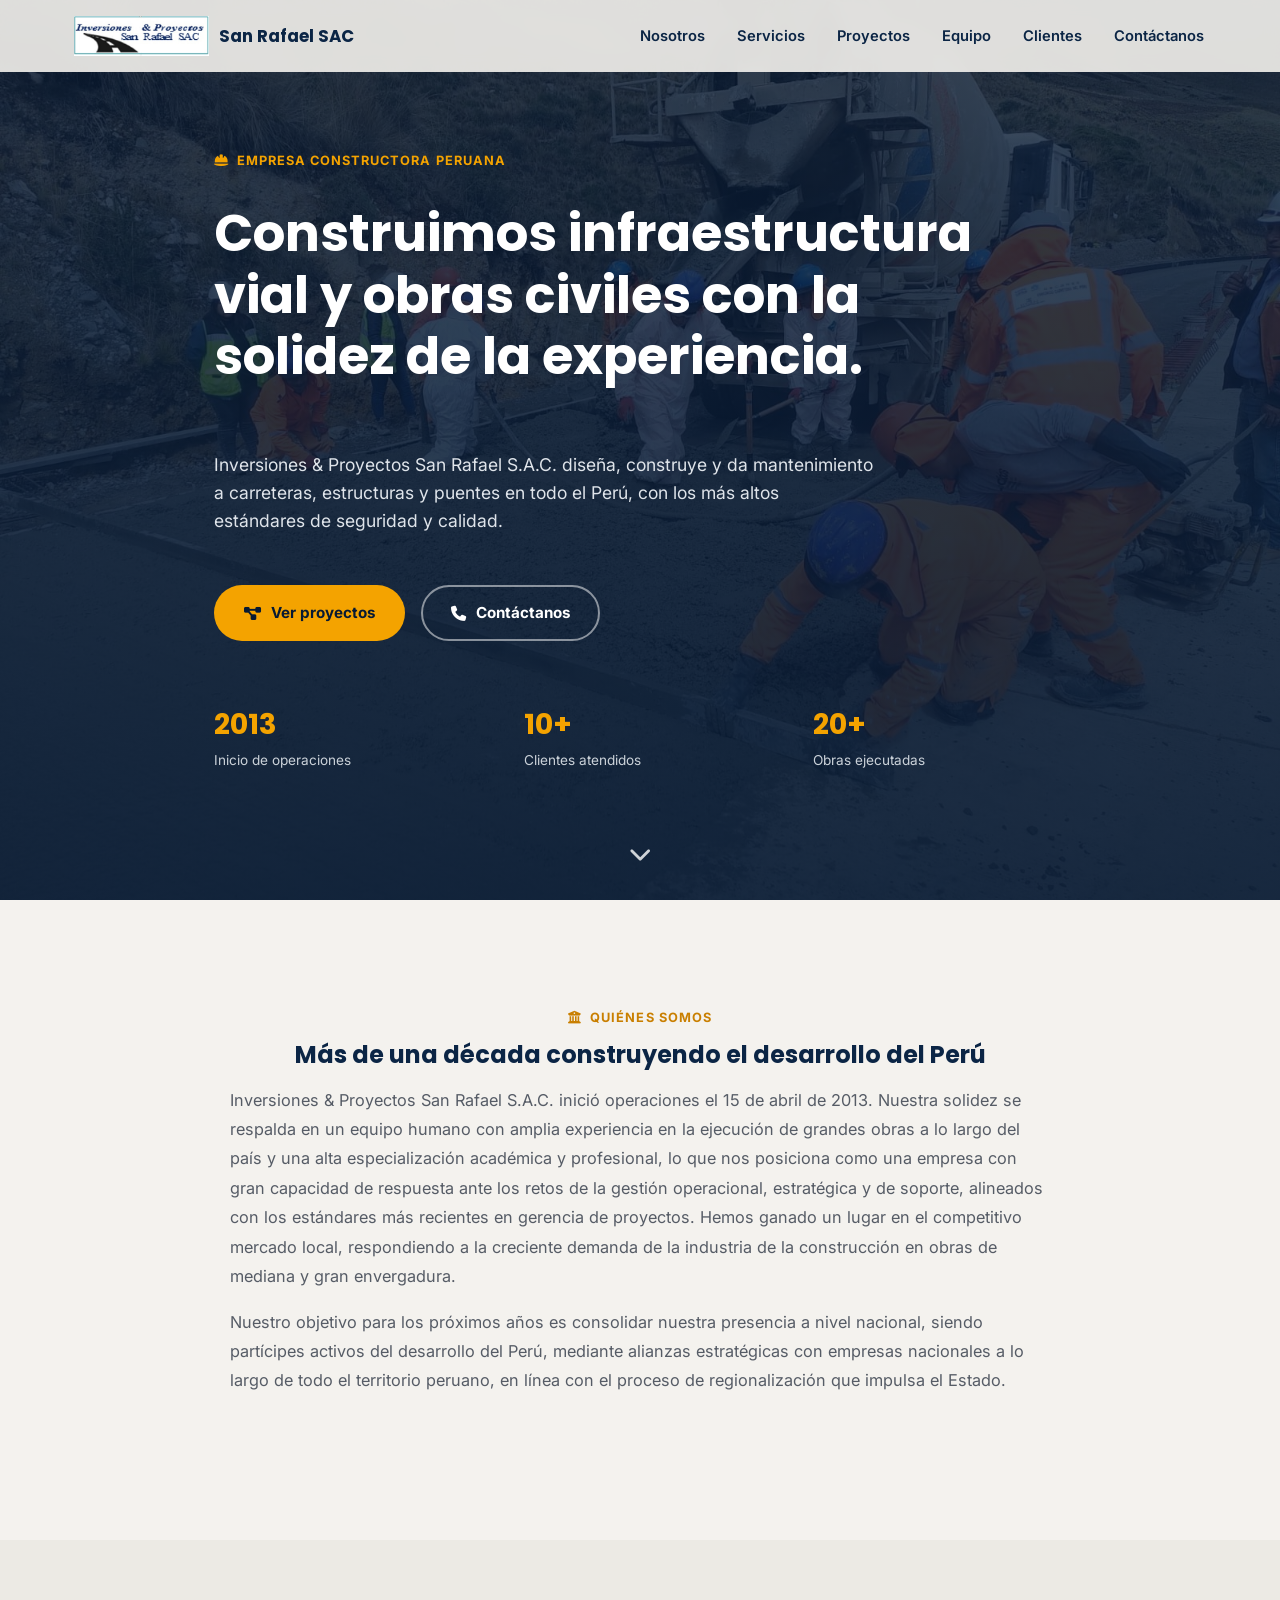
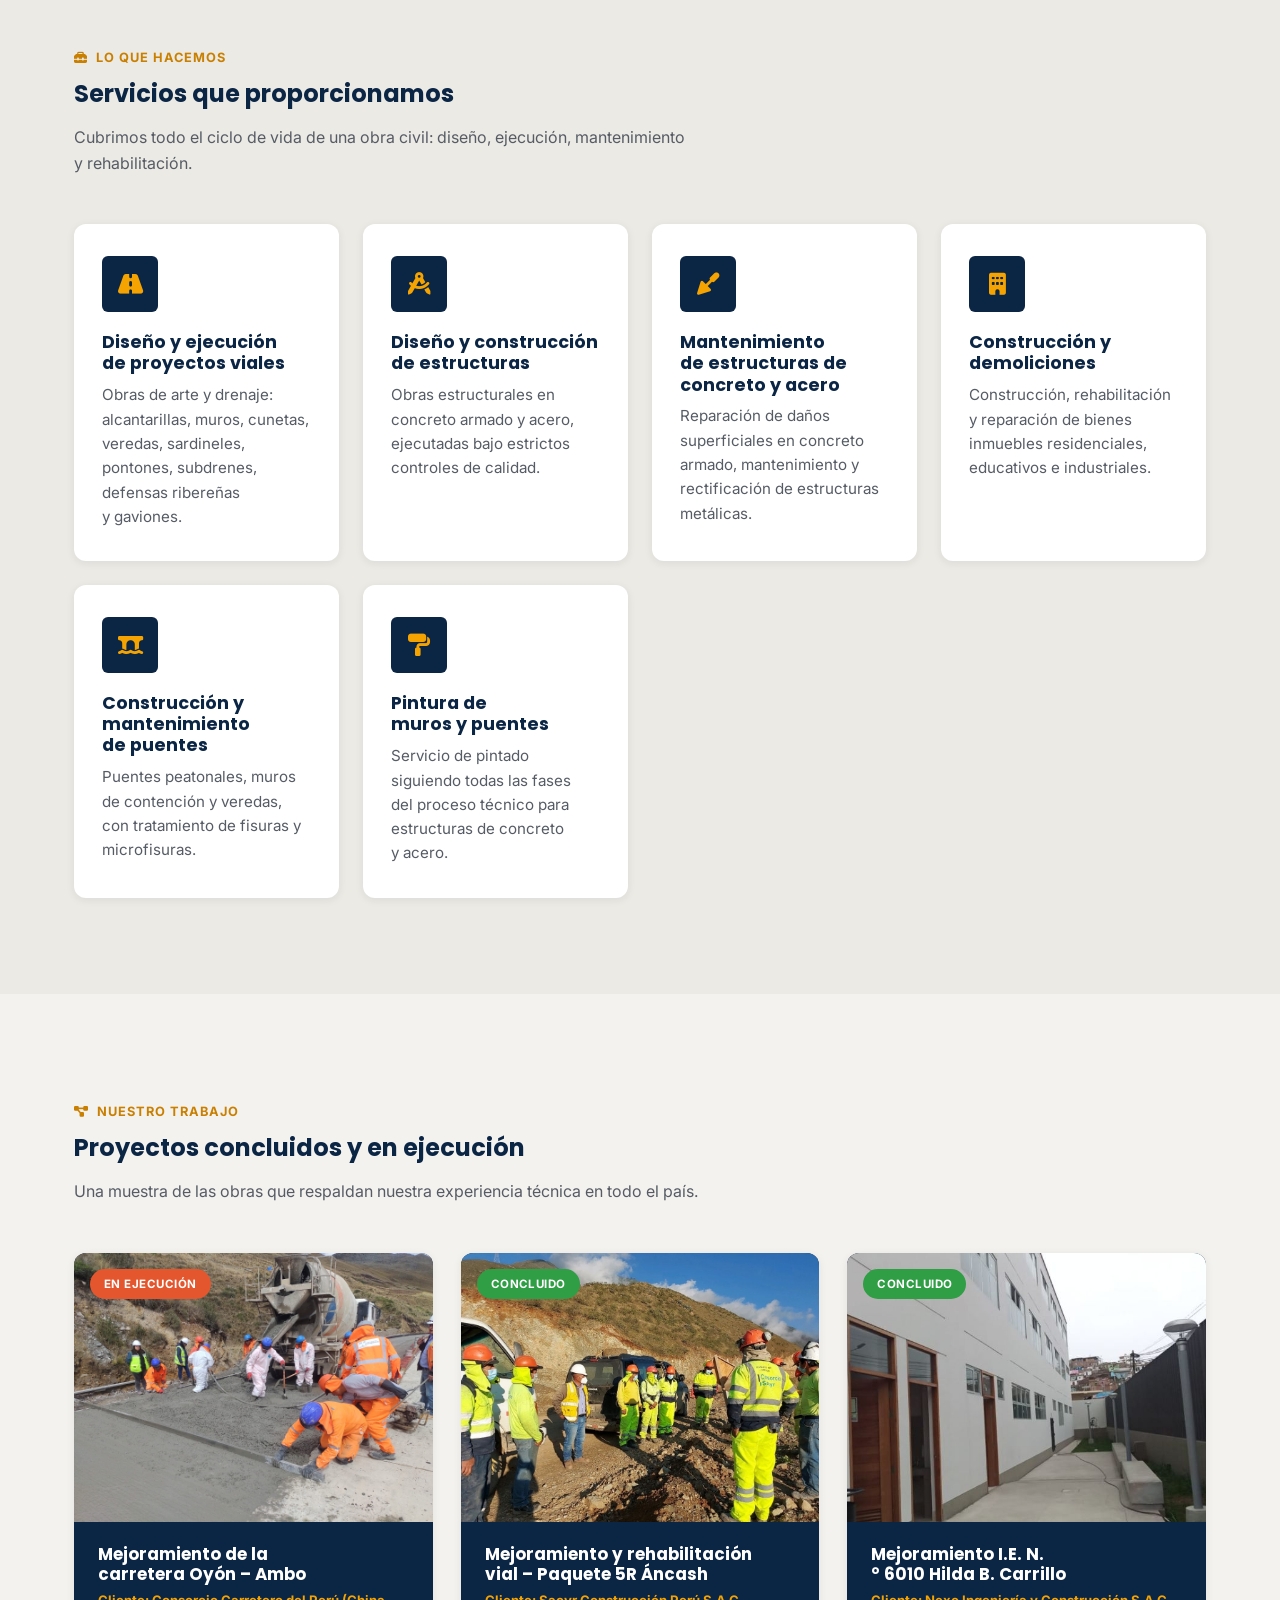
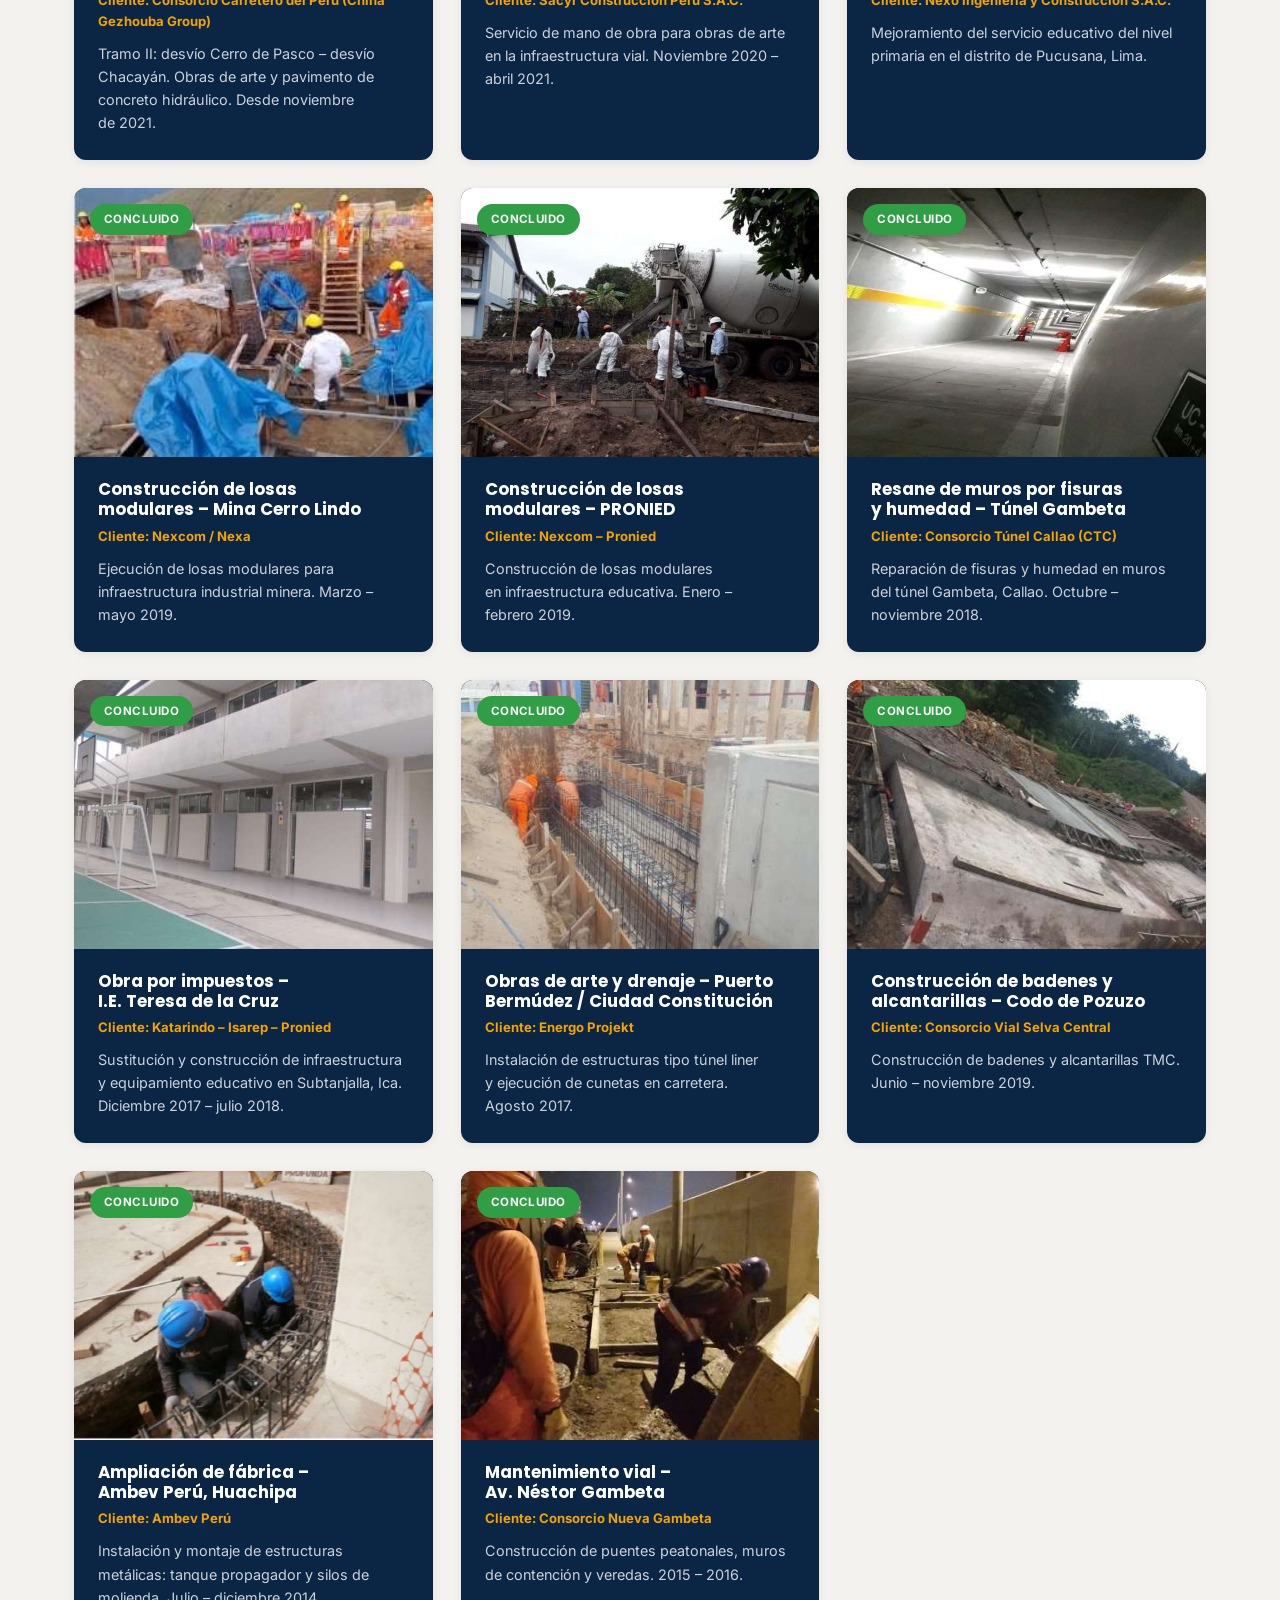
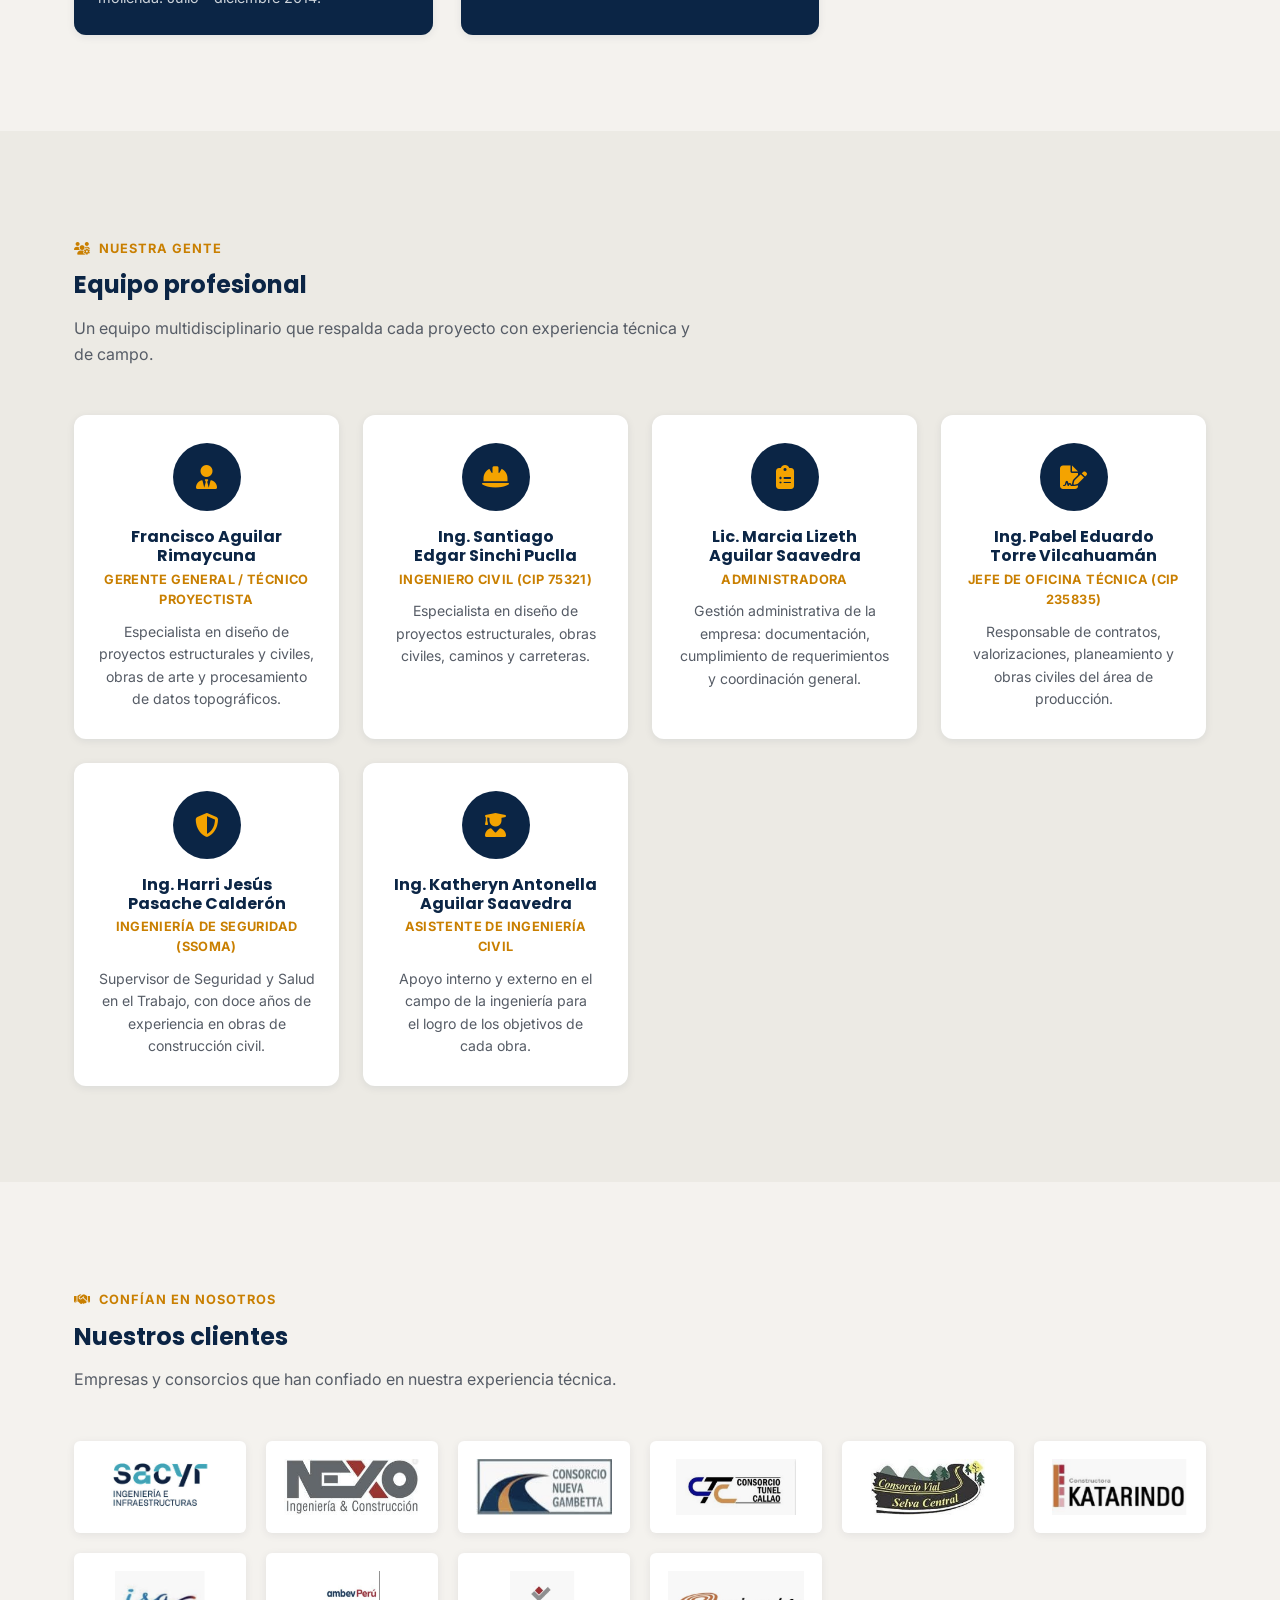
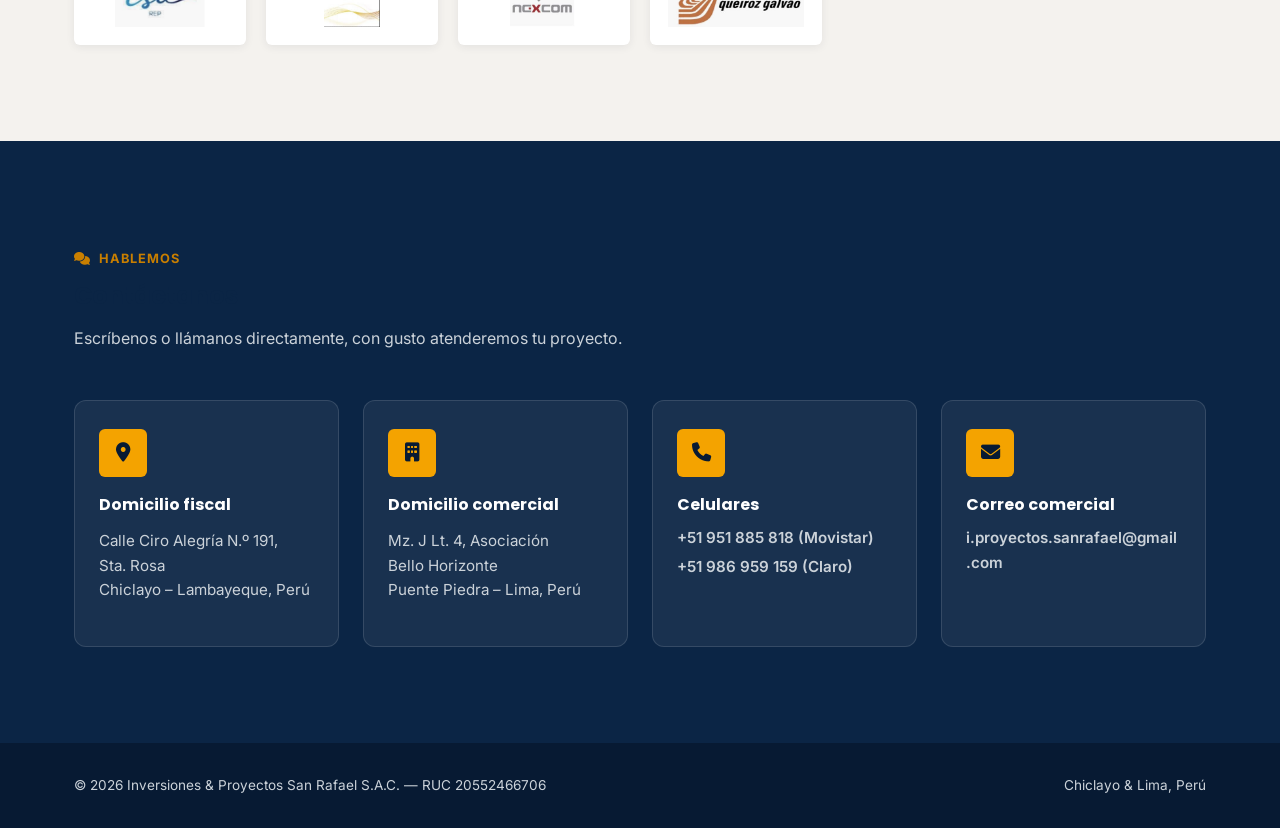
==== commit ad4ef387: "Corrige animaciones que dejaban invisibles las imágenes en celular En pantallas angostas, la cuadríc" ====
--- a/index.html
+++ b/index.html
@@ -30,6 +30,7 @@
   <noscript><link rel="stylesheet" href="https://cdnjs.cloudflare.com/ajax/libs/font-awesome/6.5.2/css/all.min.css" integrity="sha512-SnH5WK+bZxgPHs44uWIX+LLJAJ9/2PkPKZ5QiAj6Ta86w+fsb2TkcmfRyVX3pBnMFcV7oQPJkl9QevSCWr3W6A==" crossorigin="anonymous" referrerpolicy="no-referrer" /></noscript>
 
   <link rel="stylesheet" href="css/styles.css" />
+  <noscript><style>[data-reveal], [data-reveal-stagger] > * { opacity: 1 !important; transform: none !important; }</style></noscript>
 </head>
 <body>
 
--- a/css/styles.css
+++ b/css/styles.css
@@ -120,10 +120,13 @@
 }
 
 .section-head--prose {
-  max-width: 780px;
+  max-width: 820px;
+  margin-inline: auto;
+  text-align: center;
 }
 
 .section-head--prose p {
+  text-align: left;
   font-size: 1.02rem;
   line-height: 1.8;
 }
@@ -651,18 +654,18 @@
   transition: opacity 600ms ease, transform 600ms ease;
 }
 
-[data-reveal-stagger].is-visible > * {
+[data-reveal-stagger] > *.is-visible {
   opacity: 1;
   transform: translateY(0);
 }
 
-[data-reveal-stagger].is-visible > *:nth-child(1) { transition-delay: 0ms; }
-[data-reveal-stagger].is-visible > *:nth-child(2) { transition-delay: 80ms; }
-[data-reveal-stagger].is-visible > *:nth-child(3) { transition-delay: 160ms; }
-[data-reveal-stagger].is-visible > *:nth-child(4) { transition-delay: 240ms; }
-[data-reveal-stagger].is-visible > *:nth-child(5) { transition-delay: 320ms; }
-[data-reveal-stagger].is-visible > *:nth-child(6) { transition-delay: 400ms; }
-[data-reveal-stagger].is-visible > *:nth-child(n+7) { transition-delay: 480ms; }
+[data-reveal-stagger] > *:nth-child(1).is-visible { transition-delay: 0ms; }
+[data-reveal-stagger] > *:nth-child(2).is-visible { transition-delay: 80ms; }
+[data-reveal-stagger] > *:nth-child(3).is-visible { transition-delay: 160ms; }
+[data-reveal-stagger] > *:nth-child(4).is-visible { transition-delay: 240ms; }
+[data-reveal-stagger] > *:nth-child(5).is-visible { transition-delay: 320ms; }
+[data-reveal-stagger] > *:nth-child(6).is-visible { transition-delay: 400ms; }
+[data-reveal-stagger] > *:nth-child(n+7).is-visible { transition-delay: 480ms; }
 
 @media (prefers-reduced-motion: reduce) {
   html {
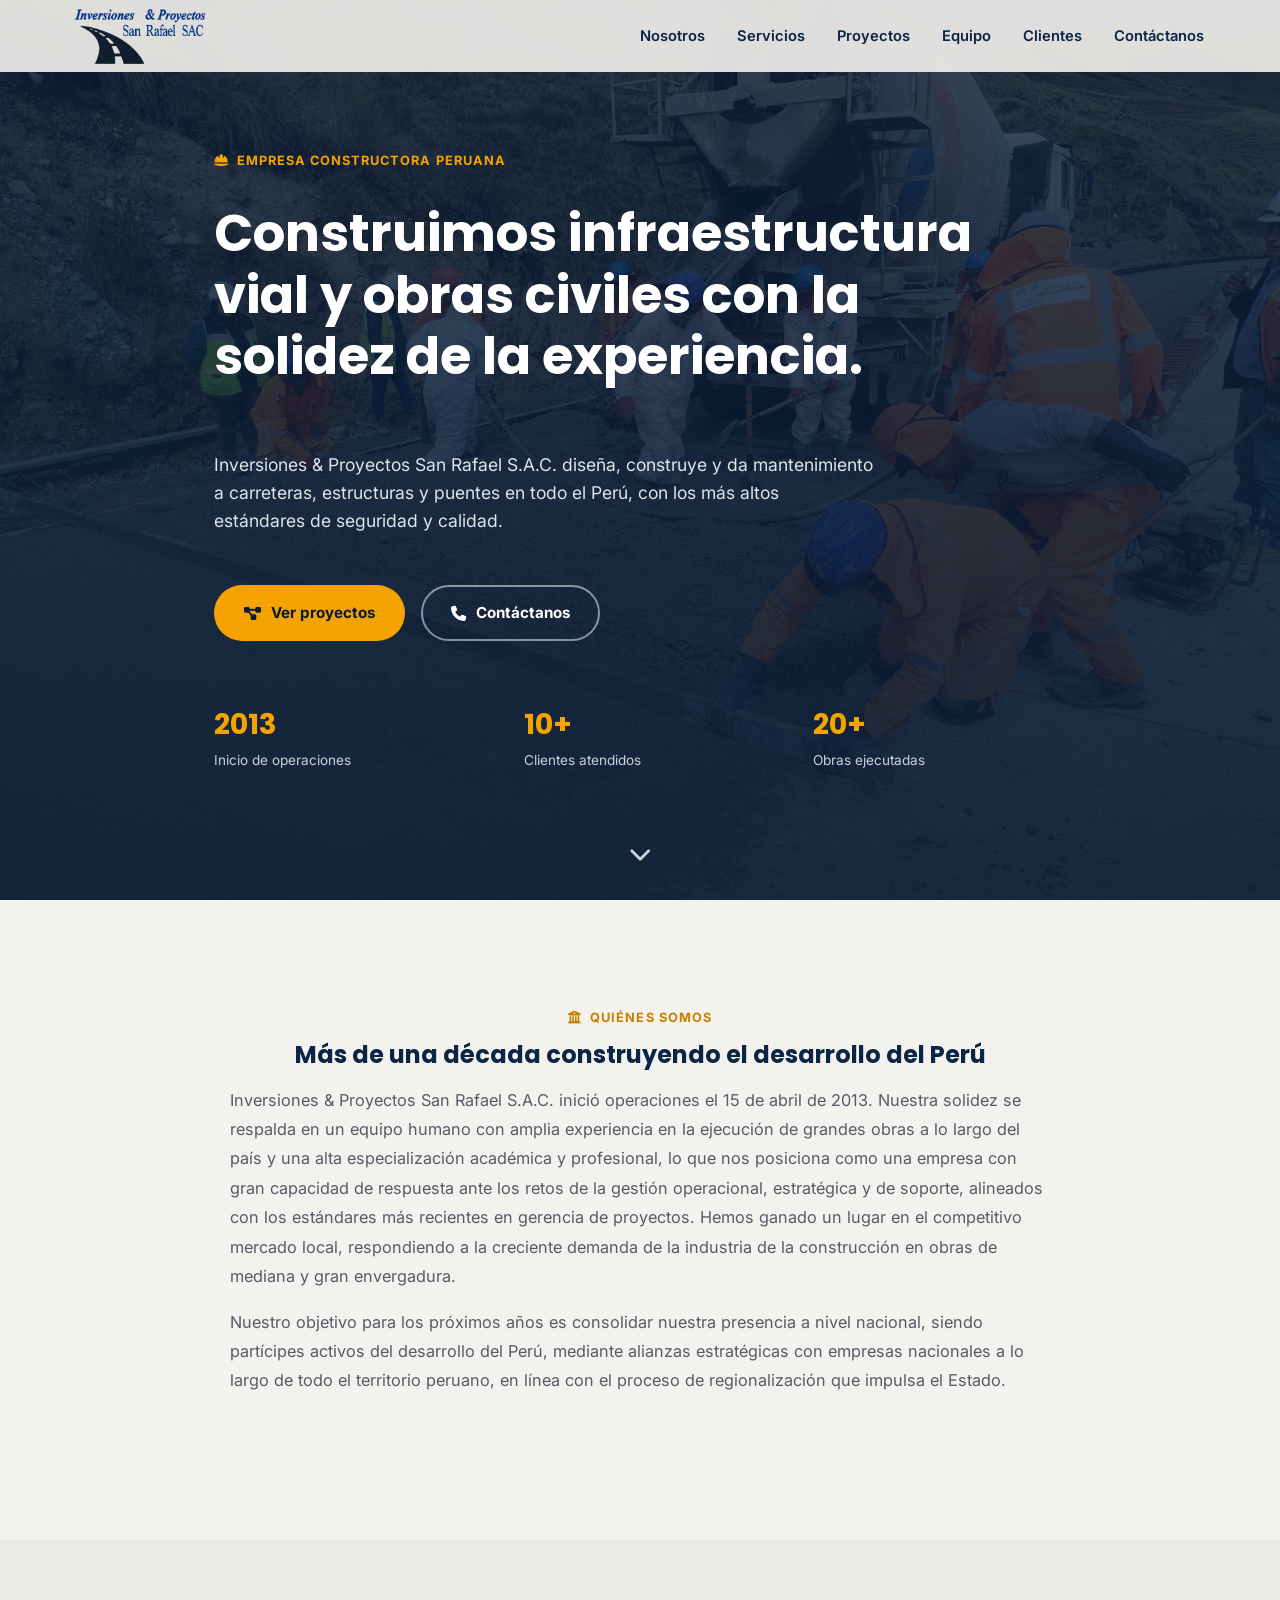
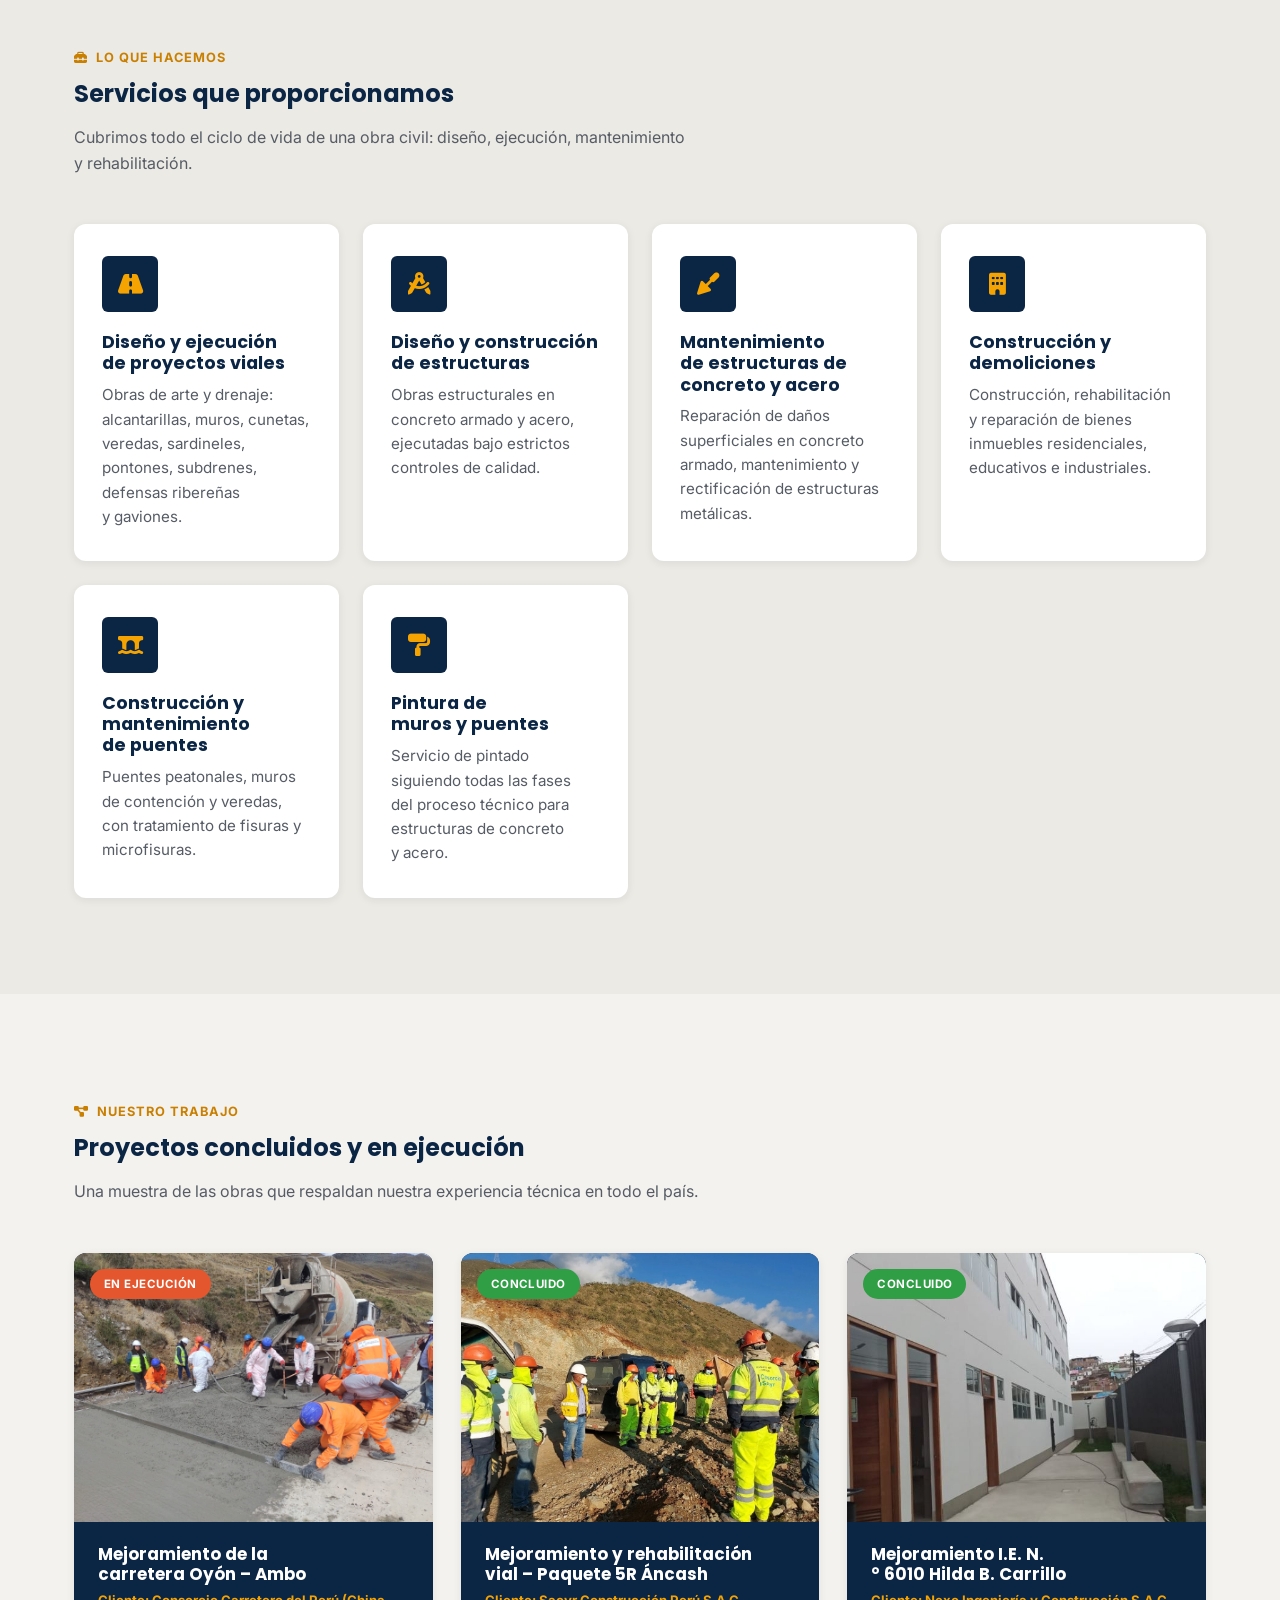
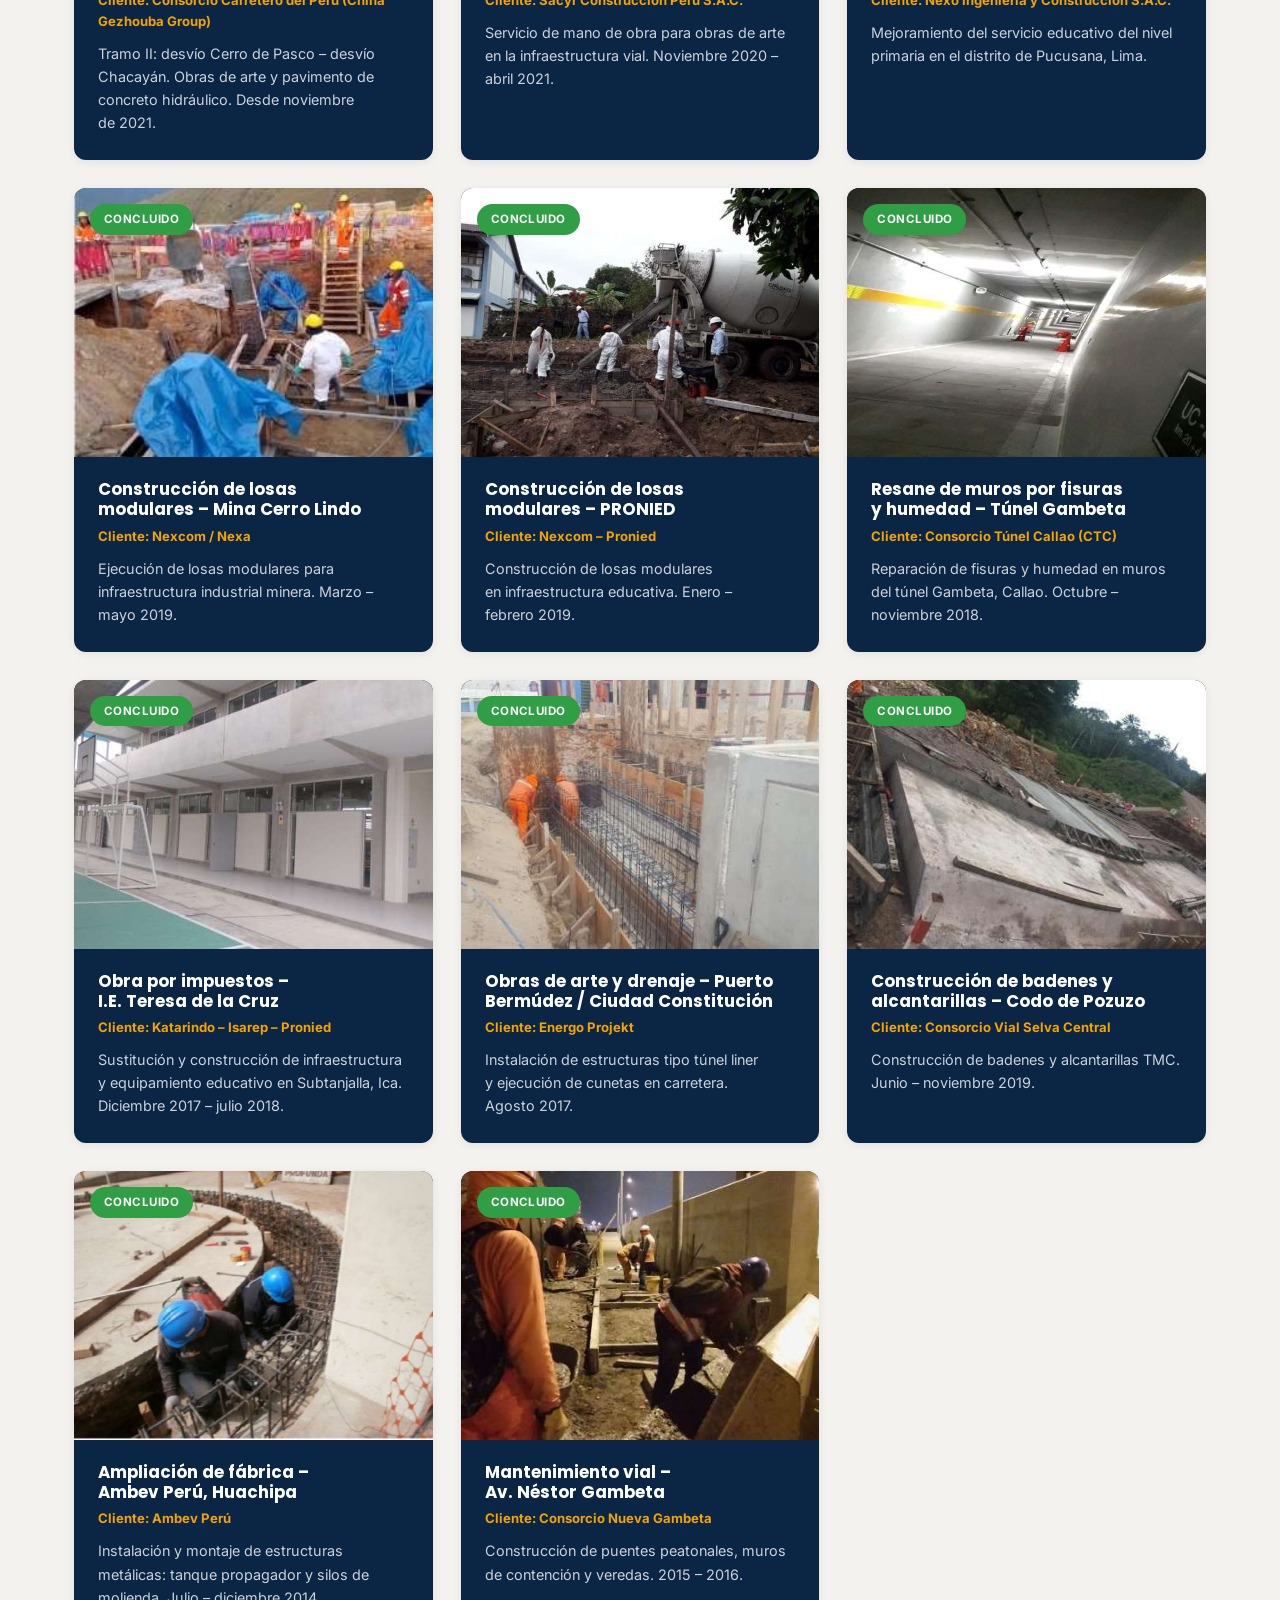
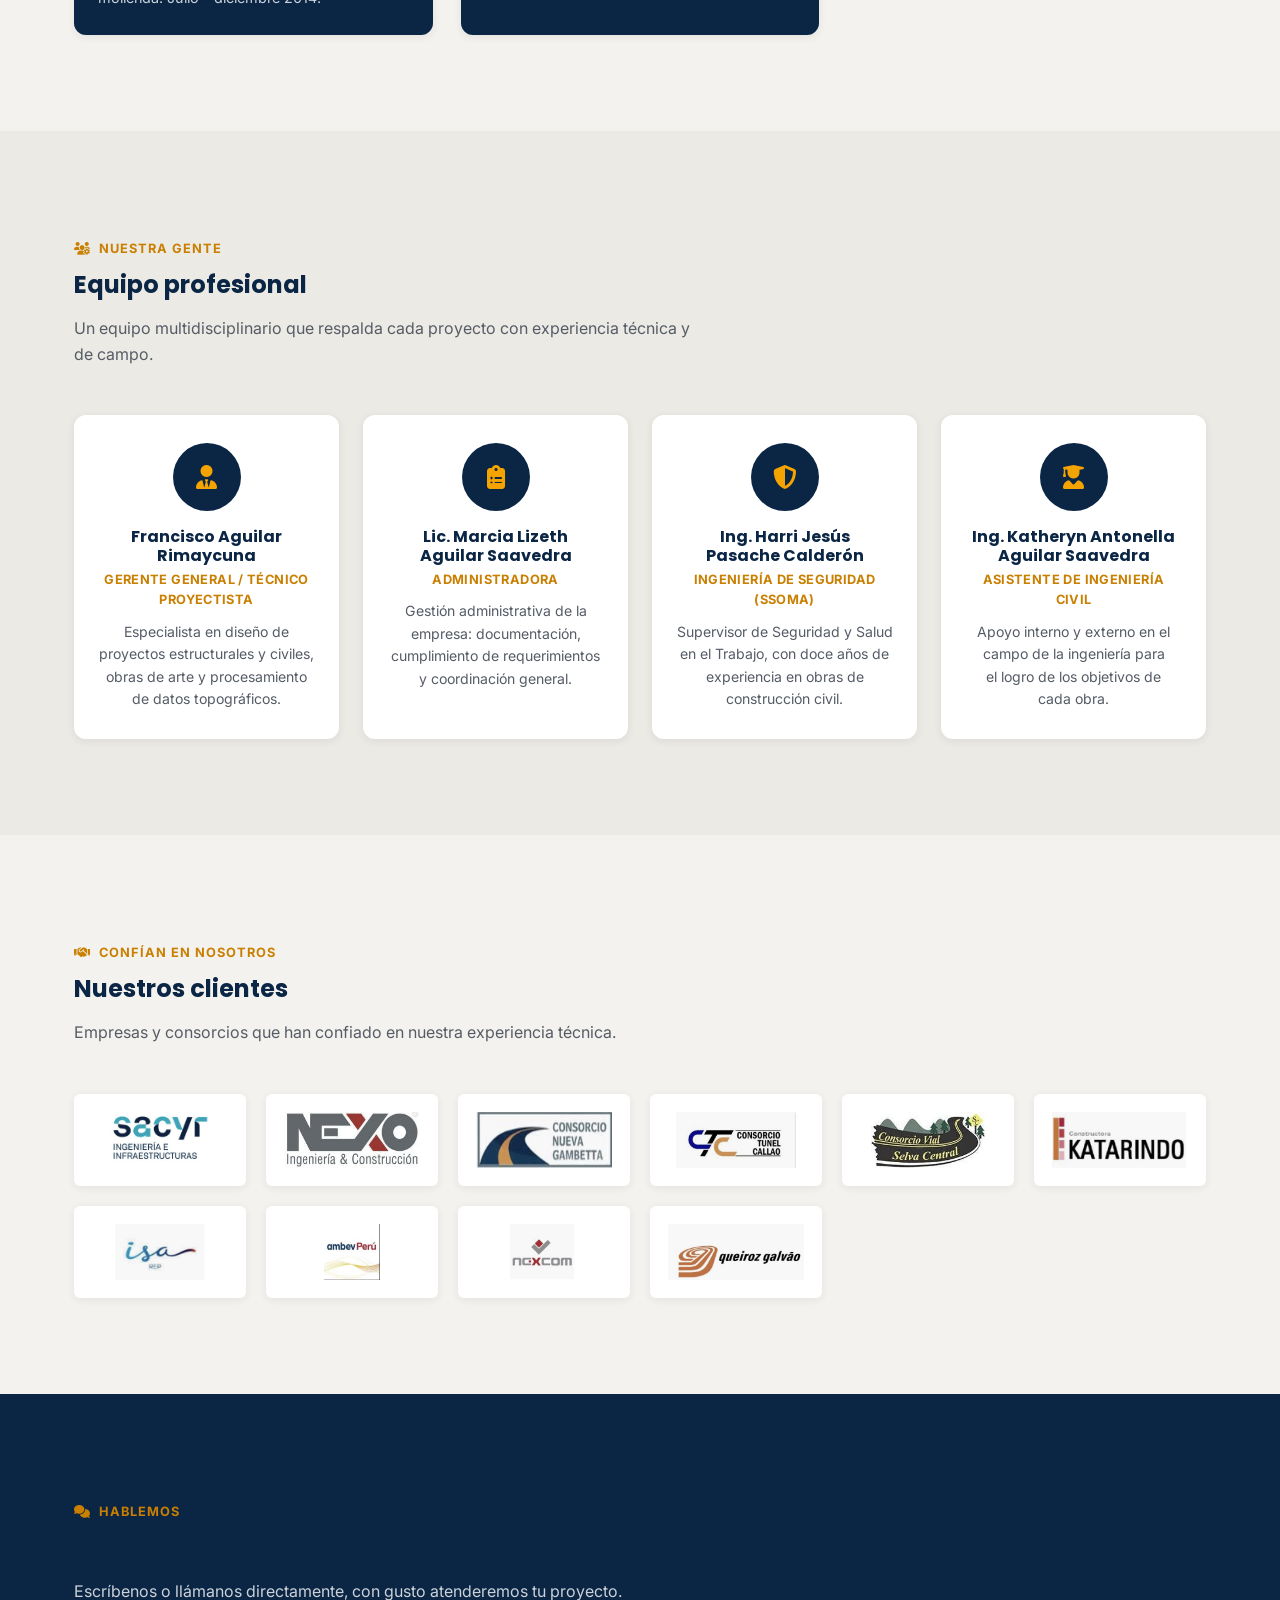
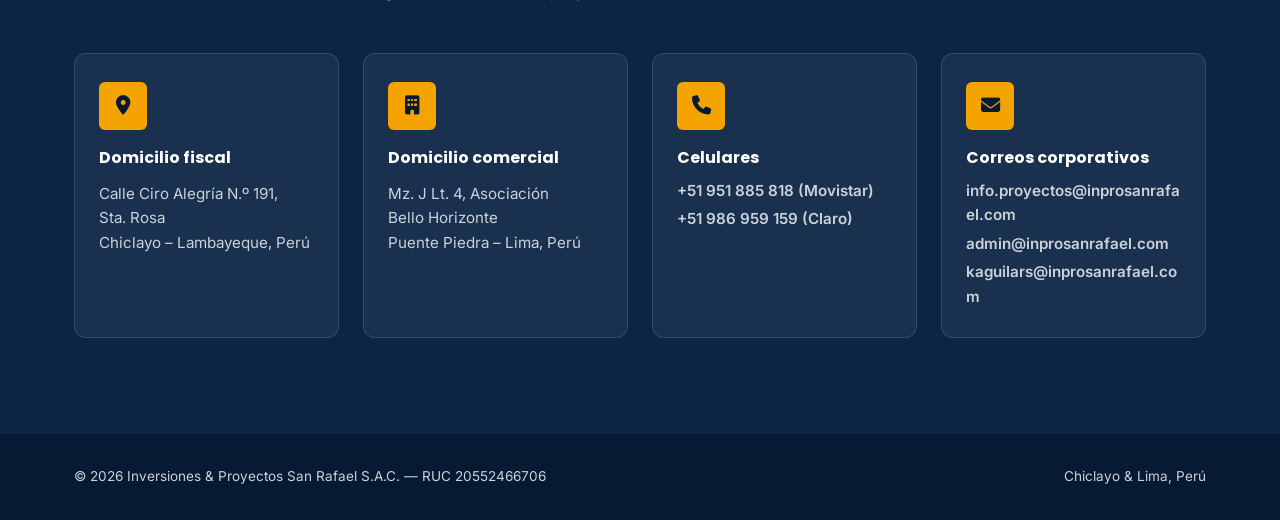
==== commit fefe059e: "Actualiza equipo, contacto y logo del header Quita las tarjetas de Ing. Sinchi e Ing. Torre Vilcahua" ====
--- a/index.html
+++ b/index.html
@@ -37,8 +37,7 @@
   <header class="site-header">
     <div class="container">
       <a href="#inicio" class="brand">
-        <img src="img/logo-san-rafael.png" alt="Logo Inversiones & Proyectos San Rafael SAC" width="381" height="113" />
-        <span>San Rafael SAC</span>
+        <img src="img/logo_mejorado_transparente.png" alt="Logo Inversiones & Proyectos San Rafael SAC" width="1532" height="650" />
       </a>
 
       <button class="nav-toggle" aria-label="Abrir menú de navegación" aria-expanded="false">
@@ -305,24 +304,10 @@
           </article>
 
           <article class="team-card">
-            <div class="team-avatar"><i class="fa-solid fa-helmet-safety" aria-hidden="true"></i></div>
-            <h3>Ing. Santiago Edgar Sinchi Puclla</h3>
-            <span class="team-role">Ingeniero Civil (CIP 75321)</span>
-            <p>Especialista en diseño de proyectos estructurales, obras civiles, caminos y carreteras.</p>
-          </article>
-
-          <article class="team-card">
             <div class="team-avatar"><i class="fa-solid fa-clipboard-list" aria-hidden="true"></i></div>
             <h3>Lic. Marcia Lizeth Aguilar Saavedra</h3>
             <span class="team-role">Administradora</span>
             <p>Gestión administrativa de la empresa: documentación, cumplimiento de requerimientos y coordinación general.</p>
-          </article>
-
-          <article class="team-card">
-            <div class="team-avatar"><i class="fa-solid fa-file-signature" aria-hidden="true"></i></div>
-            <h3>Ing. Pabel Eduardo Torre Vilcahuamán</h3>
-            <span class="team-role">Jefe de Oficina Técnica (CIP 235835)</span>
-            <p>Responsable de contratos, valorizaciones, planeamiento y obras civiles del área de producción.</p>
           </article>
 
           <article class="team-card">
@@ -397,8 +382,10 @@
 
           <div class="contact-card">
             <div class="contact-icon"><i class="fa-solid fa-envelope" aria-hidden="true"></i></div>
-            <h3>Correo comercial</h3>
-            <a href="mailto:i.proyectos.sanrafael@gmail.com">i.proyectos.sanrafael@gmail.com</a>
+            <h3>Correos corporativos</h3>
+            <a href="mailto:info.proyectos@inprosanrafael.com">info.proyectos@inprosanrafael.com</a><br />
+            <a href="mailto:admin@inprosanrafael.com">admin@inprosanrafael.com</a><br />
+            <a href="mailto:kaguilars@inprosanrafael.com">kaguilars@inprosanrafael.com</a>
           </div>
         </div>
       </div>
--- a/css/styles.css
+++ b/css/styles.css
@@ -168,7 +168,7 @@
 }
 
 .brand img {
-  height: 40px;
+  height: 56px;
   width: auto;
 }
 
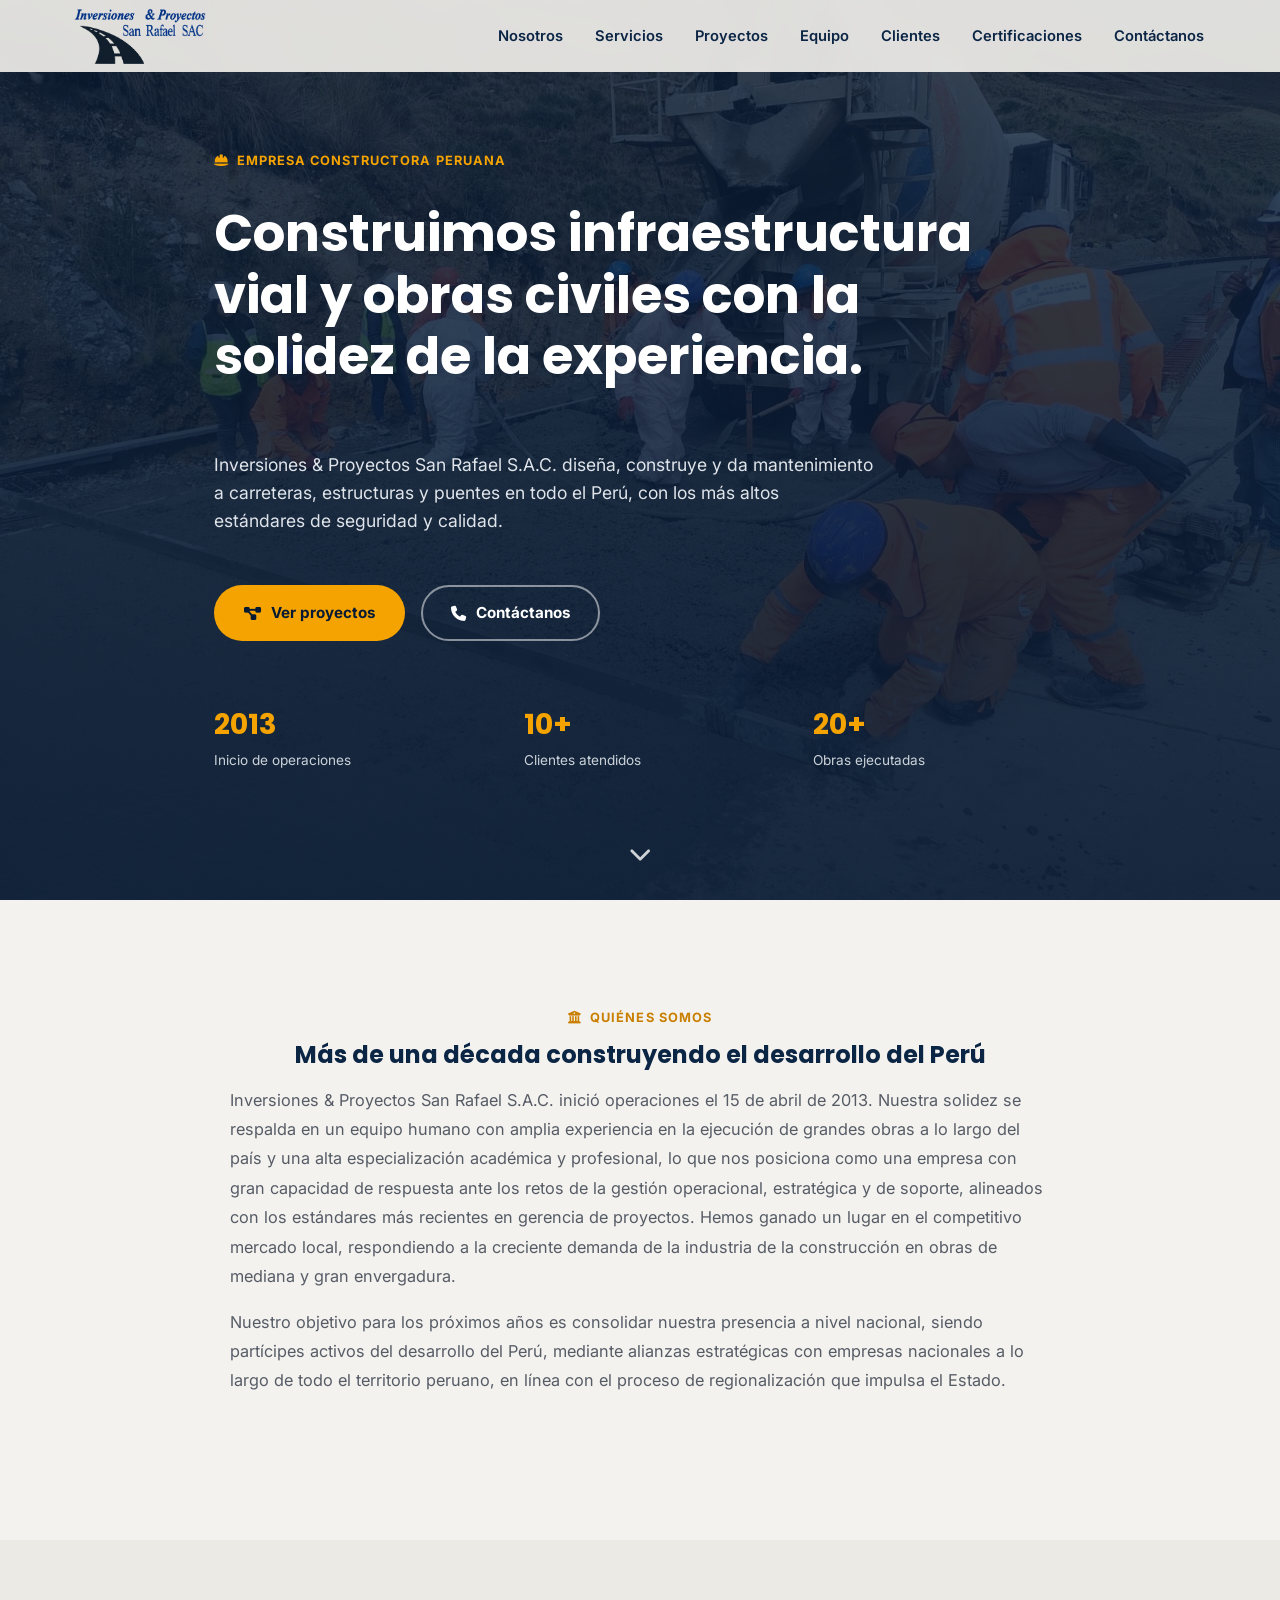
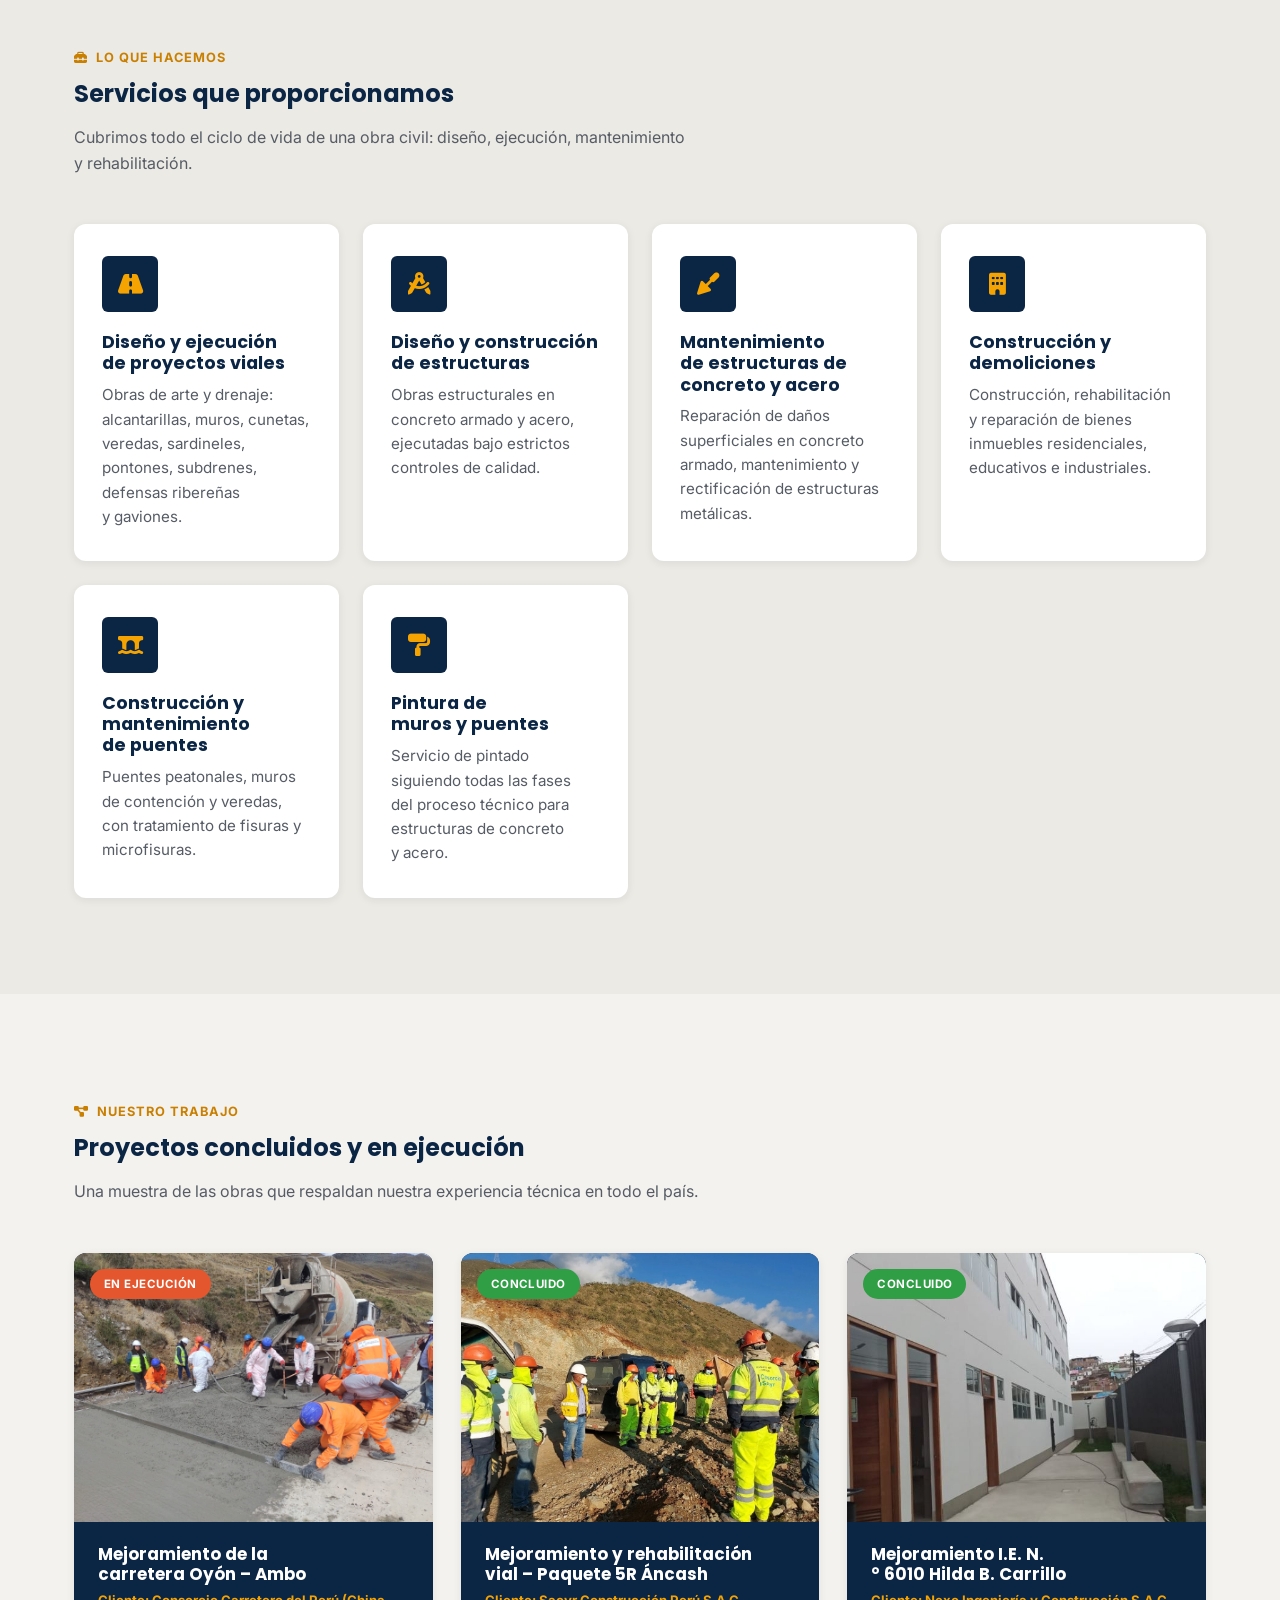
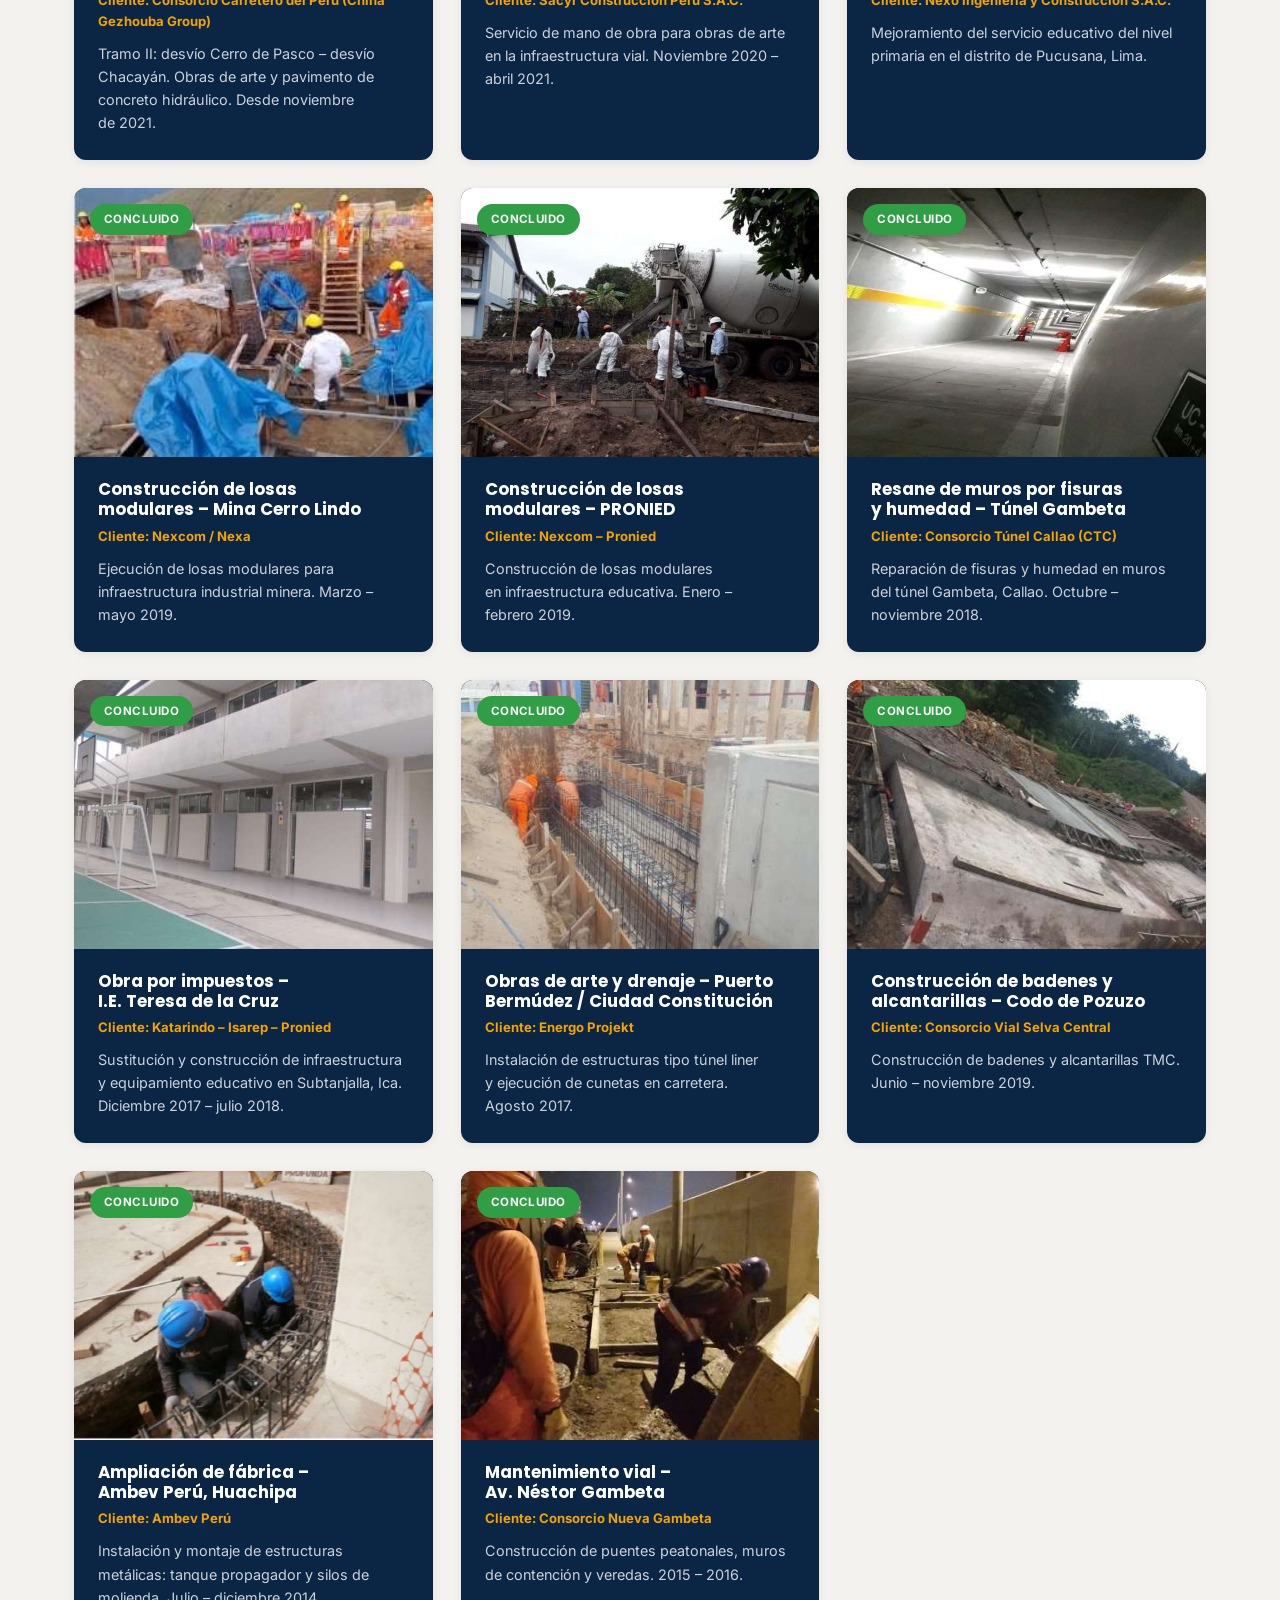
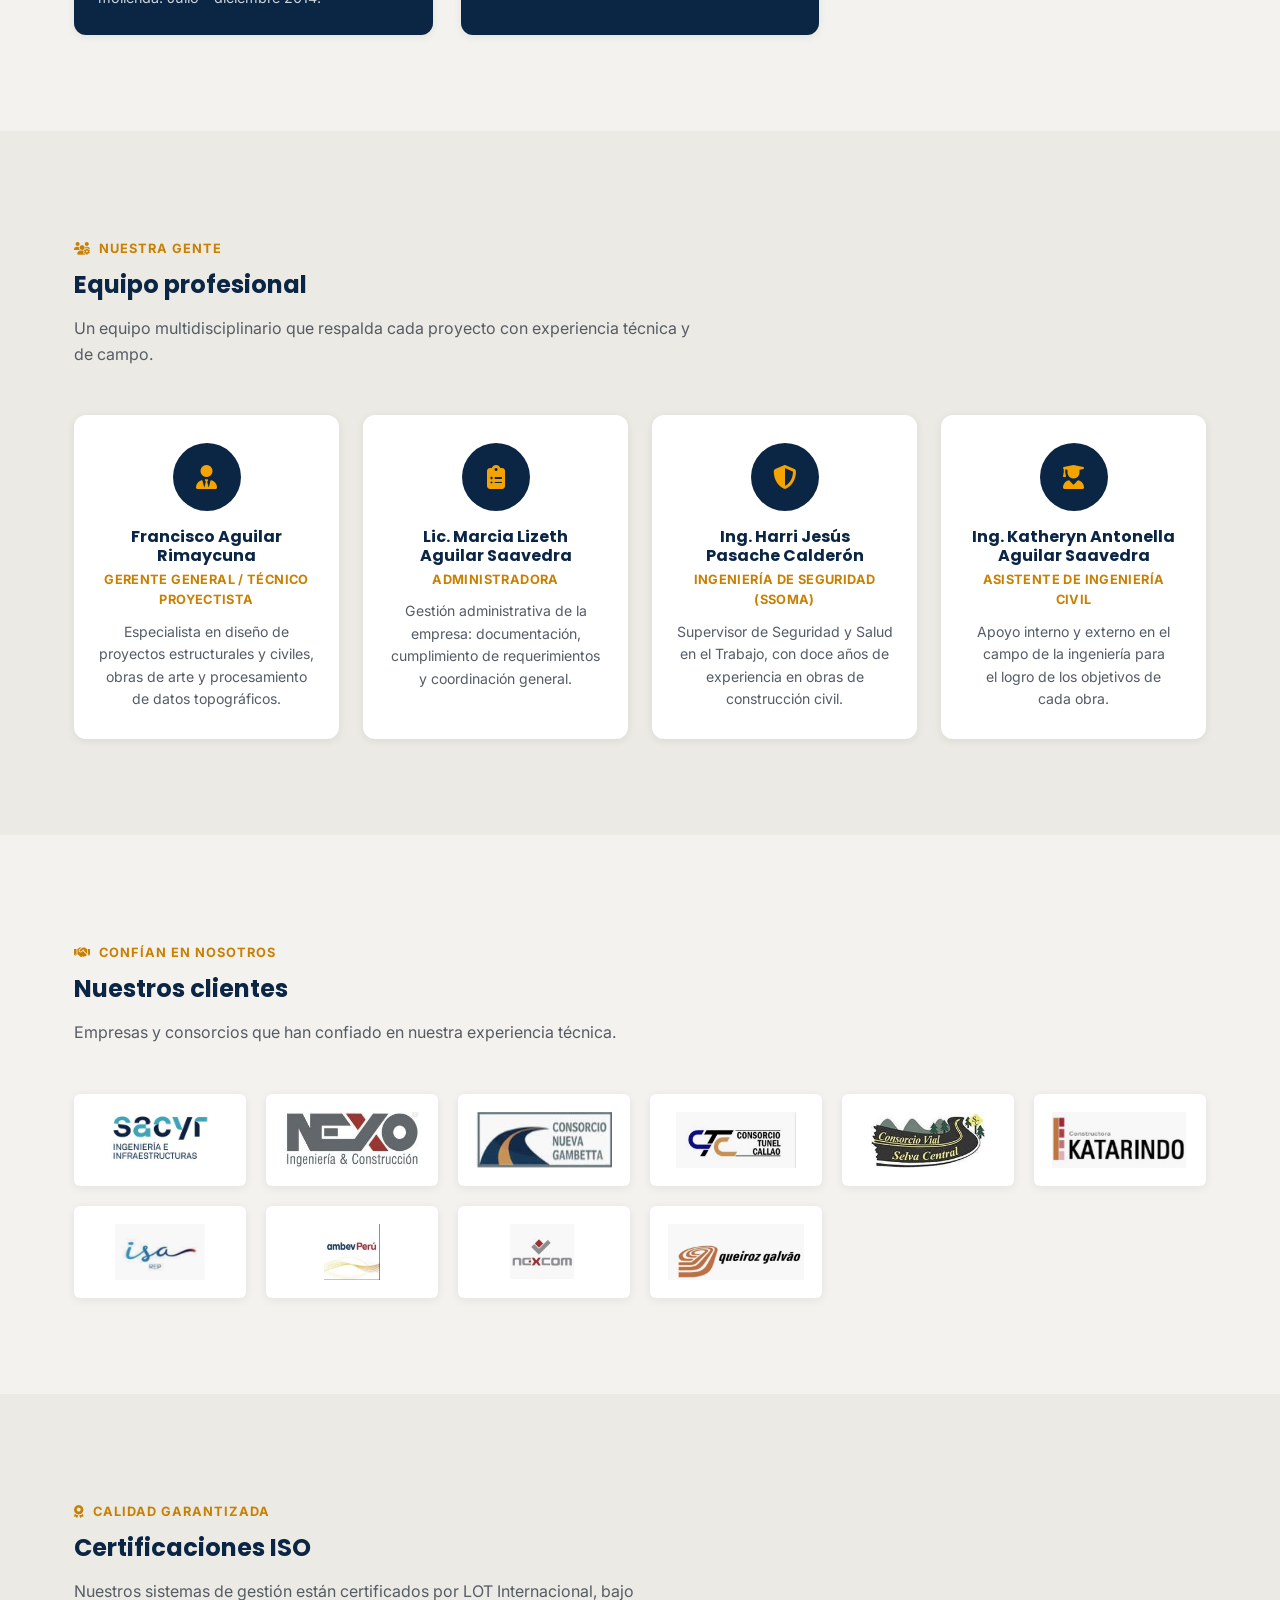
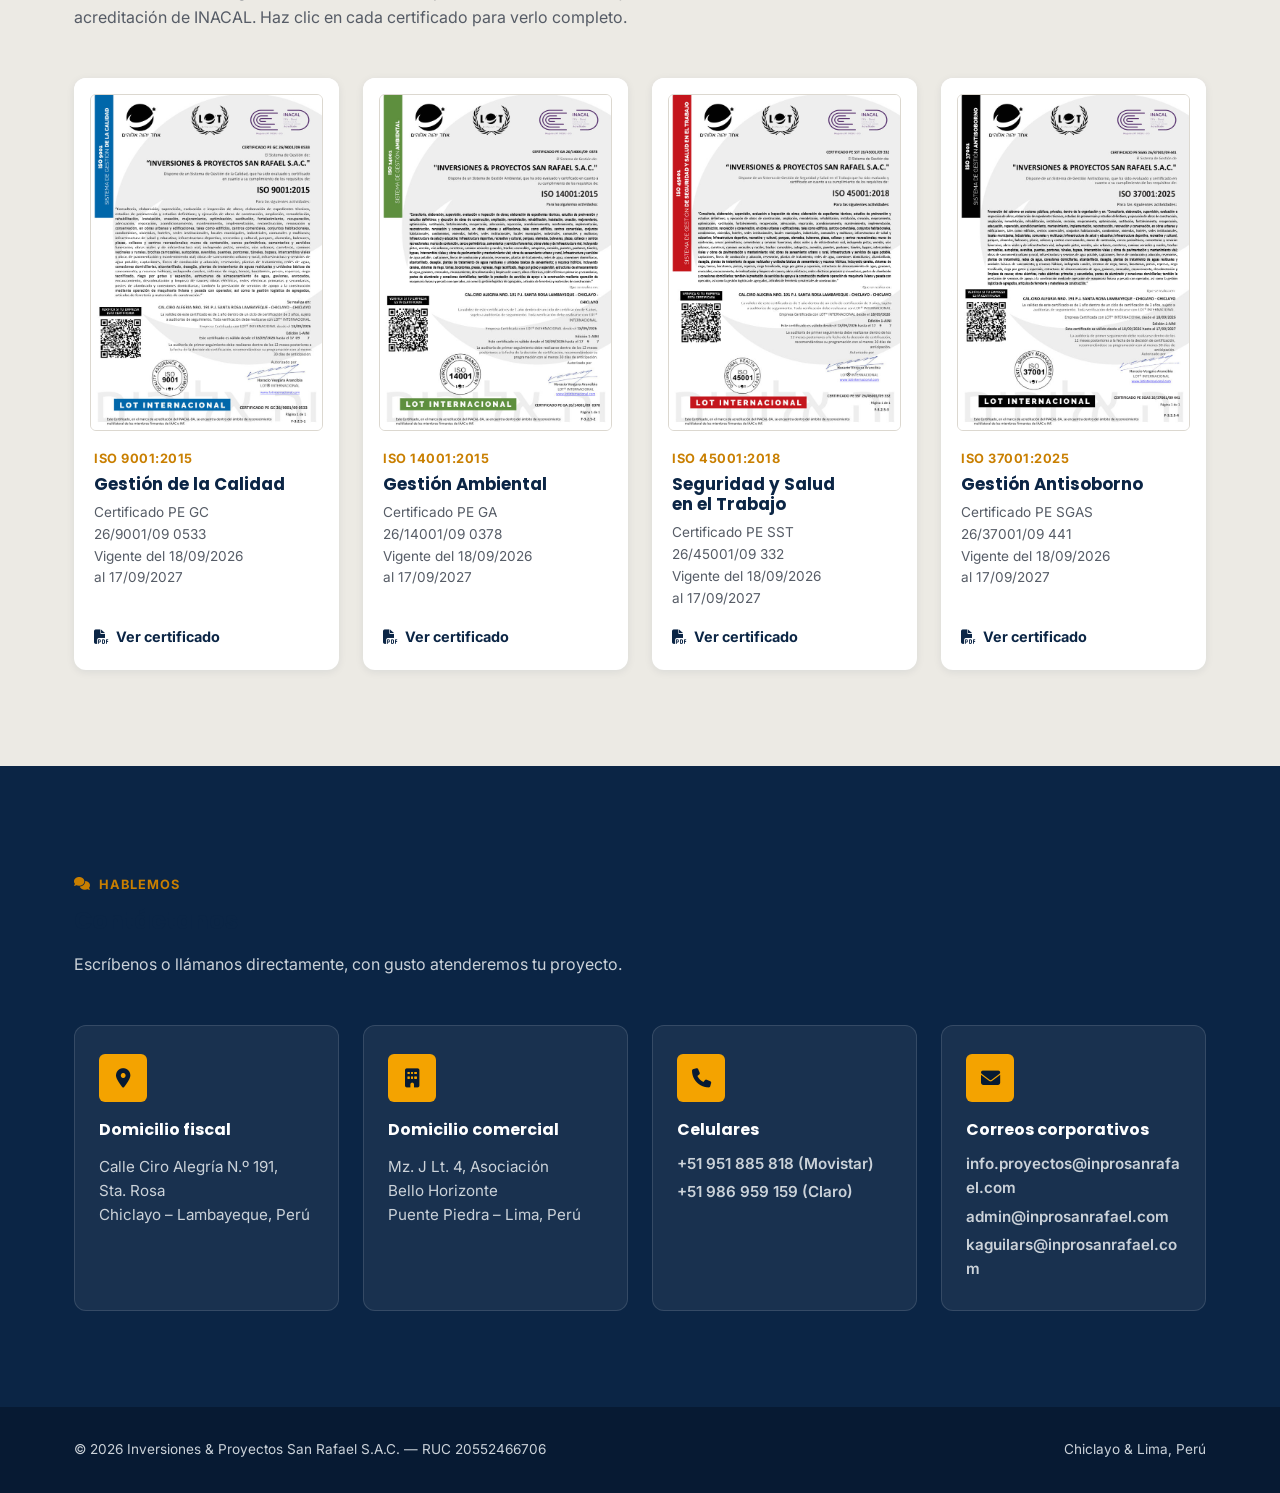
==== commit c0d9e8d8: "Agrega sección de certificaciones ISO y .gitignore - Nueva sección "Certificaciones ISO" con los cer" ====
--- a/index.html
+++ b/index.html
@@ -51,6 +51,7 @@
           <li><a href="#proyectos">Proyectos</a></li>
           <li><a href="#equipo">Equipo</a></li>
           <li><a href="#clientes">Clientes</a></li>
+          <li><a href="#certificaciones">Certificaciones</a></li>
           <li><a href="#contacto">Contáctanos</a></li>
         </ul>
       </nav>
@@ -351,6 +352,67 @@
       </div>
     </section>
 
+    <!-- ================= CERTIFICACIONES ================= -->
+    <section class="section section-alt" id="certificaciones">
+      <div class="container">
+        <div class="section-head" data-reveal>
+          <span class="eyebrow"><i class="fa-solid fa-award" aria-hidden="true"></i> Calidad garantizada</span>
+          <h2>Certificaciones ISO</h2>
+          <p>Nuestros sistemas de gestión están certificados por LOT Internacional, bajo acreditación de INACAL. Haz clic en cada certificado para verlo completo.</p>
+        </div>
+
+        <div class="certs-grid" data-reveal-stagger>
+          <article class="cert-card">
+            <a href="certificados/iso-9001-calidad.pdf" class="cert-media" target="_blank" rel="noopener" aria-label="Ver certificado ISO 9001 (PDF)">
+              <img src="img/certificados/iso-9001-calidad.jpg" alt="Certificado ISO 9001:2015 de Inversiones & Proyectos San Rafael S.A.C." width="638" height="925" loading="lazy" />
+            </a>
+            <div class="cert-body">
+              <span class="cert-norm">ISO 9001:2015</span>
+              <h3>Gestión de la Calidad</h3>
+              <p>Certificado PE GC 26/9001/09 0533<br />Vigente del 18/09/2026 al 17/09/2027</p>
+              <a href="certificados/iso-9001-calidad.pdf" class="cert-link" target="_blank" rel="noopener"><i class="fa-solid fa-file-pdf" aria-hidden="true"></i> Ver certificado</a>
+            </div>
+          </article>
+
+          <article class="cert-card">
+            <a href="certificados/iso-14001-ambiental.pdf" class="cert-media" target="_blank" rel="noopener" aria-label="Ver certificado ISO 14001 (PDF)">
+              <img src="img/certificados/iso-14001-ambiental.jpg" alt="Certificado ISO 14001:2015 de Inversiones & Proyectos San Rafael S.A.C." width="638" height="925" loading="lazy" />
+            </a>
+            <div class="cert-body">
+              <span class="cert-norm">ISO 14001:2015</span>
+              <h3>Gestión Ambiental</h3>
+              <p>Certificado PE GA 26/14001/09 0378<br />Vigente del 18/09/2026 al 17/09/2027</p>
+              <a href="certificados/iso-14001-ambiental.pdf" class="cert-link" target="_blank" rel="noopener"><i class="fa-solid fa-file-pdf" aria-hidden="true"></i> Ver certificado</a>
+            </div>
+          </article>
+
+          <article class="cert-card">
+            <a href="certificados/iso-45001-seguridad-salud.pdf" class="cert-media" target="_blank" rel="noopener" aria-label="Ver certificado ISO 45001 (PDF)">
+              <img src="img/certificados/iso-45001-seguridad-salud.jpg" alt="Certificado ISO 45001:2018 de Inversiones & Proyectos San Rafael S.A.C." width="638" height="925" loading="lazy" />
+            </a>
+            <div class="cert-body">
+              <span class="cert-norm">ISO 45001:2018</span>
+              <h3>Seguridad y Salud en el Trabajo</h3>
+              <p>Certificado PE SST 26/45001/09 332<br />Vigente del 18/09/2026 al 17/09/2027</p>
+              <a href="certificados/iso-45001-seguridad-salud.pdf" class="cert-link" target="_blank" rel="noopener"><i class="fa-solid fa-file-pdf" aria-hidden="true"></i> Ver certificado</a>
+            </div>
+          </article>
+
+          <article class="cert-card">
+            <a href="certificados/iso-37001-antisoborno.pdf" class="cert-media" target="_blank" rel="noopener" aria-label="Ver certificado ISO 37001 (PDF)">
+              <img src="img/certificados/iso-37001-antisoborno.jpg" alt="Certificado ISO 37001:2025 de Inversiones & Proyectos San Rafael S.A.C." width="638" height="925" loading="lazy" />
+            </a>
+            <div class="cert-body">
+              <span class="cert-norm">ISO 37001:2025</span>
+              <h3>Gestión Antisoborno</h3>
+              <p>Certificado PE SGAS 26/37001/09 441<br />Vigente del 18/09/2026 al 17/09/2027</p>
+              <a href="certificados/iso-37001-antisoborno.pdf" class="cert-link" target="_blank" rel="noopener"><i class="fa-solid fa-file-pdf" aria-hidden="true"></i> Ver certificado</a>
+            </div>
+          </article>
+        </div>
+      </div>
+    </section>
+
     <!-- ================= CONTACTO ================= -->
     <section class="section contact-section" id="contacto">
       <div class="container">
--- a/css/styles.css
+++ b/css/styles.css
@@ -553,6 +553,83 @@
   margin: 0 auto;
 }
 
+/* ---------- Certificaciones ---------- */
+.certs-grid {
+  display: grid;
+  grid-template-columns: repeat(auto-fit, minmax(240px, 1fr));
+  gap: 24px;
+}
+
+.cert-card {
+  display: flex;
+  flex-direction: column;
+  background: var(--color-surface);
+  border-radius: var(--radius-md);
+  overflow: hidden;
+  box-shadow: var(--shadow-sm);
+  transition: transform var(--transition-base), box-shadow var(--transition-base);
+}
+
+.cert-card:hover {
+  transform: translateY(-6px);
+  box-shadow: var(--shadow-md);
+}
+
+.cert-media {
+  display: block;
+  padding: 16px 16px 0;
+  background: var(--color-surface);
+}
+
+.cert-media img {
+  width: 100%;
+  height: auto;
+  border: 1px solid var(--color-border);
+  border-radius: var(--radius-sm);
+}
+
+.cert-body {
+  display: flex;
+  flex-direction: column;
+  flex: 1;
+  padding: 18px 20px 22px;
+}
+
+.cert-norm {
+  color: var(--color-accent-dark);
+  font-weight: 700;
+  font-size: 0.8rem;
+  text-transform: uppercase;
+  letter-spacing: 0.04em;
+  margin-bottom: 4px;
+}
+
+.cert-body h3 {
+  font-size: 1.05rem;
+}
+
+.cert-body p {
+  color: var(--color-text-soft);
+  font-size: 0.85rem;
+  margin: 0 0 16px;
+}
+
+.cert-link {
+  margin-top: auto;
+  display: inline-flex;
+  align-items: center;
+  gap: 8px;
+  font-weight: 700;
+  font-size: 0.9rem;
+  color: var(--color-navy);
+  transition: color var(--transition-base);
+}
+
+.cert-link:hover,
+.cert-link:focus-visible {
+  color: var(--color-accent-dark);
+}
+
 /* ---------- Contacto ---------- */
 .contact-section {
   background: var(--color-navy);
@@ -684,7 +761,7 @@
 }
 
 /* ---------- Responsive ---------- */
-@media (max-width: 860px) {
+@media (max-width: 960px) {
   .nav-toggle {
     display: inline-flex;
   }
